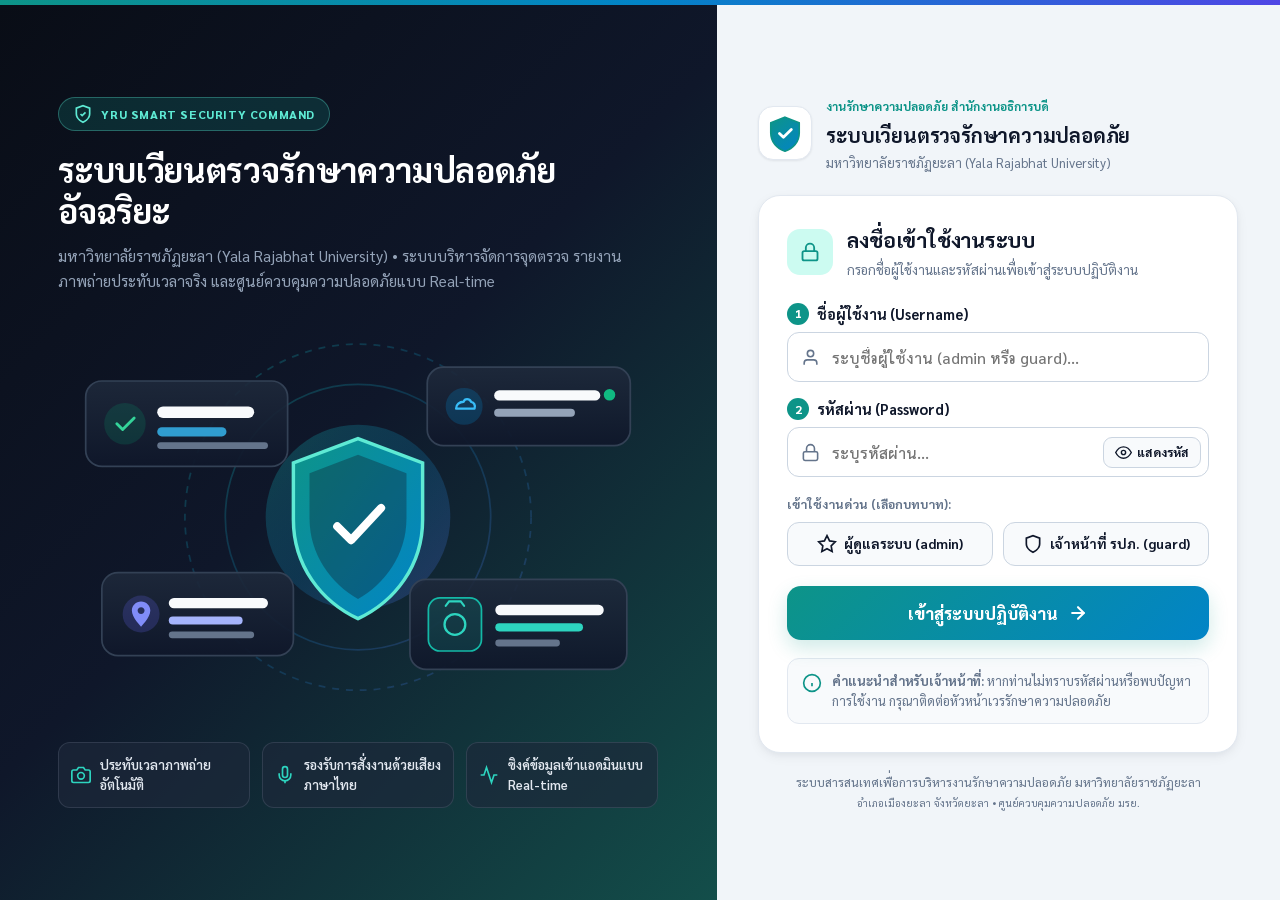
==== index.html @ bda43786 "feat(admin): เพิ่มระบบลบข้อมูลสำหรับแอดมิน (ลบรายการเดี่ยว, เลือกลบหลายรายการ, ล้างประวัติทั้งหมด แล" ====
<!DOCTYPE html>
<html lang="th" data-theme="light">
<head>
  <meta charset="UTF-8">
  <meta name="viewport" content="width=device-width, initial-scale=1.0, maximum-scale=1.0, user-scalable=no, viewport-fit=cover">
  <title>ระบบเวียนตรวจรักษาความปลอดภัย - มหาวิทยาลัยราชภัฏยะลา</title>
  
  <!-- Fonts: Sarabun & Plus Jakarta Sans -->
  <link rel="preconnect" href="https://fonts.googleapis.com">
  <link rel="preconnect" href="https://fonts.gstatic.com" crossorigin>
  <link rel="stylesheet" href="https://fonts.googleapis.com/css2?family=Plus+Jakarta+Sans:wght@500;600;700;800&family=Sarabun:ital,wght@0,300;0,400;0,500;0,600;0,700;0,800;1,400;1,600&display=swap">
  
  <!-- CSS -->
  <link rel="stylesheet" href="css/style.css?v=6.1">
  <!-- Auth Guard: บังคับให้เข้าสู่หน้า login.html ทุกครั้งที่มีการเปิดเข้าดูเว็บ -->
  <script>
    window.appLogout = function () {
      try {
        sessionStorage.clear();
        localStorage.removeItem('yru_sp_session');
      } catch (e) {}
      window.location.replace('login.html');
    };

    (function () {
      try {
        var savedTheme = localStorage.getItem('yru_sp_theme_v2') || localStorage.getItem('yru_sp_theme') || 'light';
        document.documentElement.setAttribute('data-theme', savedTheme);
        
        var session = sessionStorage.getItem('yru_sp_session');
        if (!session) {
          localStorage.removeItem('yru_sp_session');
          window.location.replace('login.html');
        }
      } catch (e) {
        window.location.replace('login.html');
      }
    })();
  </script>
</head>
<body class="wide">
  <!-- แถบสีประจำมหาวิทยาลัยด้านบนสุด -->
  <div class="uni-top-ribbon"></div>

  <!-- แถบส่วนหัวของเว็บไซต์แบบ Full-Wide (Official University Command Header Bar) -->
  <header class="bar" id="appHeader">
    <div class="bar-in">
      <!-- โลโก้และชื่อระบบพร้อม Vector Shield Emblem -->
      <div class="brand">
        <div class="brand-icon" aria-hidden="true">
          <svg viewBox="0 0 40 40" fill="none" class="brand-emblem-svg">
            <defs>
              <linearGradient id="hdrShieldGrad" x1="0" y1="0" x2="40" y2="40" gradientUnits="userSpaceOnUse">
                <stop stop-color="#0D9488"/>
                <stop offset="1" stop-color="#0284C7"/>
              </linearGradient>
            </defs>
            <path d="M20 3L35 9V20C35 29.8 28.5 36.8 20 39.5C11.5 36.8 5 29.8 5 20V9L20 3Z" fill="url(#hdrShieldGrad)"/>
            <path d="M20 7.5L31 12V19.8C31 27.2 26.2 32.6 20 34.8C13.8 32.6 9 27.2 9 19.8V12L20 7.5Z" fill="#0F172A" fill-opacity="0.28"/>
            <path d="M14.5 20.5L18.2 24.2L26 16.4" stroke="#FFFFFF" stroke-width="3" stroke-linecap="round" stroke-linejoin="round"/>
          </svg>
        </div>
        <div class="brand-text">
          <span class="brand-dept">งานรักษาความปลอดภัย กองกลาง</span>
          <h1>ระบบเวียนตรวจ รปภ. มรย.</h1>
          <small>มหาวิทยาลัยราชภัฏยะลา (Yala Rajabhat University)</small>
        </div>
      </div>

      <!-- ส่วนแสดงเวลา ปุ่มสลับมุมมอง และปุ่มออกจากระบบ -->
      <div class="header-right">
        <!-- นาฬิกาและวันที่ปัจจุบัน (เดินตามเวลาจริงพร้อมวินาที) -->
        <div class="clock-box" id="appClock" title="เวลาและวันที่ปัจจุบัน">
          <div class="clock-svg-wrap" aria-hidden="true">
            <svg class="svg-icon" viewBox="0 0 24 24" fill="none" stroke="currentColor" stroke-width="2">
              <circle cx="12" cy="12" r="10"/>
              <polyline points="12 6 12 12 16 14"/>
            </svg>
          </div>
          <div class="clock-meta">
            <span class="clock-label">เวลาปัจจุบัน</span>
            <span id="clockTime" class="clock-time">--:--:-- น.</span>
            <small id="clockDate" class="clock-date">วันที่</small>
          </div>
        </div>
        <script>
          (function () {
            var thaiMonths = ['ม.ค.','ก.พ.','มี.ค.','เม.ย.','พ.ค.','มิ.ย.','ก.ค.','ส.ค.','ก.ย.','ต.ค.','พ.ย.','ธ.ค.'];
            var tEl = document.getElementById('clockTime');
            var dEl = document.getElementById('clockDate');
            function updateHeaderClock() {
              var now = new Date();
              var h = String(now.getHours()).padStart(2, '0');
              var m = String(now.getMinutes()).padStart(2, '0');
              var s = String(now.getSeconds()).padStart(2, '0');
              if (tEl) tEl.textContent = h + ':' + m + ':' + s + ' น.';
              var d = now.getDate();
              var mon = thaiMonths[now.getMonth()];
              var y = (now.getFullYear() + 543) % 100;
              if (dEl) dEl.textContent = d + ' ' + mon + ' ' + y;
            }
            updateHeaderClock();
            setInterval(updateHeaderClock, 1000);
            window.__securityPatrolClockStarted = true;
          })();
        </script>

        <!-- ปุ่มสลับมุมมองระหว่าง รปภ. กับ แอดมิน -->
        <button type="button" class="btn-switch-view" id="quickSwitchViewBtn" title="สลับมุมมองระหว่าง รปภ. กับ แอดมิน">
          <svg class="svg-icon" viewBox="0 0 24 24" fill="none" stroke="currentColor" stroke-width="2">
            <rect x="3" y="3" width="7" height="7" rx="1"/>
            <rect x="14" y="3" width="7" height="7" rx="1"/>
            <rect x="14" y="14" width="7" height="7" rx="1"/>
            <rect x="3" y="14" width="7" height="7" rx="1"/>
          </svg>
          <span>สลับดูหน้าแอดมิน</span>
        </button>

        <!-- ปุ่มออกจากระบบ -->
        <div class="user-pill" id="userPill">
          <button type="button" class="btn-logout-main" id="logoutBtn" onclick="window.appLogout()" title="กดเพื่อออกจากระบบ">
            <svg class="svg-icon" viewBox="0 0 24 24" fill="none" stroke="currentColor" stroke-width="2">
              <path d="M9 21H5a2 2 0 0 1-2-2V5a2 2 0 0 1 2-2h4"/>
              <polyline points="16 17 21 12 16 7"/>
              <line x1="21" y1="12" x2="9" y2="12"/>
            </svg>
            <span>ออกจากระบบ</span>
          </button>
        </div>

        <!-- ปุ่มสลับโหมดสีสบายตา / กลางคืน -->
        <button type="button" class="theme-toggle" id="themeToggle" title="สลับโหมดสีหน้าจอ">
          <svg class="svg-icon" viewBox="0 0 24 24" fill="none" stroke="currentColor" stroke-width="2">
            <path d="M21 12.79A9 9 0 1 1 11.21 3 7 7 0 0 0 21 12.79z"/>
          </svg>
        </button>
      </div>
    </div>

    <!-- ซ่อนไว้อัตโนมัติเนื่องจากแยกหน้าตามสิทธิ์ชัดเจน -->
    <div class="wrap" id="navTabsWrap" style="display: none;">
      <nav class="tabs">
        <button type="button" id="tabGuard" aria-selected="true" data-tab="guard">สำหรับ รปภ.</button>
        <button type="button" id="tabSupervisor" aria-selected="false" data-tab="supervisor">สำหรับหัวหน้าเวร</button>
      </nav>
    </div>
  </header>

  <!-- เนื้อหาหลักของระบบ (Full-Wide Responsive Container) -->
  <div class="wrap" id="appContent">
    <main>
      <!-- =========================================================
           ส่วนที่ 1: หน้าสำหรับเจ้าหน้าที่ รปภ. (ระบบบันทึกเวียนตรวจ)
           รองรับทั้งจอมือถือ และจอคอมพิวเตอร์/แท็บเล็ตแบบ Full-Wide 2 คอลัมน์
           ========================================================= -->
      <section id="panelGuard" class="tab-panel">
        <div class="guard-bento-layout">

          <!-- พื้นที่ 1: แบนเนอร์หัวข้อระบบเวียนตรวจพร้อม Vector Illustration -->
          <div class="role-welcome-banner guard-banner-modern guard-area-hero">
            <div class="banner-icon-modern" aria-hidden="true">
              <svg viewBox="0 0 64 64" fill="none" class="hero-illust-svg">
                <circle cx="32" cy="32" r="28" fill="#FFFFFF" fill-opacity="0.12" stroke="#FFFFFF" stroke-opacity="0.25" stroke-width="1.5" stroke-dasharray="4 4"/>
                <path d="M32 10L50 17V31C50 43.8 42.3 52.8 32 56C21.7 52.8 14 43.8 14 31V17L32 10Z" fill="#14B8A6" fill-opacity="0.28" stroke="#5EEAD4" stroke-width="2.5"/>
                <path d="M24 32.5L29.5 38L41 26.5" stroke="#FFFFFF" stroke-width="4" stroke-linecap="round" stroke-linejoin="round"/>
              </svg>
            </div>
            <div class="banner-info">
              <div class="banner-top-tag">
                <span class="live-dot"></span>
                <span>SMART PATROL RECORDING SYSTEM • YRU</span>
              </div>
              <h2>บันทึกการเวียนตรวจรักษาความปลอดภัย</h2>
              <p>เลือกผลัดเวร ระบุอาคารสถานที่ แนบภาพถ่ายพร้อมประทับเวลาอัตโนมัติ และส่งรายงานเข้าศูนย์ควบคุมทันที</p>
            </div>
            <!-- ภาพประกอบกราฟิกด้านขวาของแบนเนอร์ -->
            <div class="banner-graphic-decor" aria-hidden="true">
              <svg viewBox="0 0 180 110" fill="none">
                <circle cx="130" cy="55" r="46" stroke="#5EEAD4" stroke-opacity="0.22" stroke-width="1.5"/>
                <circle cx="130" cy="55" r="30" stroke="#38BDF8" stroke-opacity="0.3" stroke-width="1.5" stroke-dasharray="4 4"/>
                <rect x="18" y="24" width="90" height="62" rx="12" fill="#0F172A" fill-opacity="0.35" stroke="#5EEAD4" stroke-opacity="0.4" stroke-width="1.5"/>
                <circle cx="44" cy="48" r="10" fill="#14B8A6" fill-opacity="0.35"/>
                <path d="M40 48L43 51L49 45" stroke="#5EEAD4" stroke-width="2" stroke-linecap="round"/>
                <rect x="60" y="42" width="36" height="6" rx="3" fill="#FFFFFF" fill-opacity="0.8"/>
                <rect x="60" y="53" width="24" height="5" rx="2.5" fill="#5EEAD4" fill-opacity="0.7"/>
                <rect x="34" y="68" width="60" height="5" rx="2.5" fill="#94A3B8" fill-opacity="0.45"/>
              </svg>
            </div>
          </div>

          <!-- พื้นที่ 2: กล่องแจ้งเหตุฉุกเฉินด่วน (SOS Emergency Beacon Card) -->
          <div class="sos-banner-card guard-area-sos">
            <div class="sos-banner-info">
              <div class="sos-badge-pill">
                <svg class="svg-icon-sm" viewBox="0 0 24 24" fill="none" stroke="currentColor" stroke-width="2.5">
                  <path d="M10.29 3.86L1.82 18a2 2 0 0 0 1.71 3h16.94a2 2 0 0 0 1.71-3L13.71 3.86a2 2 0 0 0-3.42 0z"/>
                  <line x1="12" y1="9" x2="12" y2="13"/>
                  <line x1="12" y1="17" x2="12.01" y2="17"/>
                </svg>
                <span>เหตุฉุกเฉินเร่งด่วน (SOS BEACON)</span>
              </div>
              <h3>พบเหตุร้าย หรือต้องการกำลังเสริมด่วน?</h3>
              <p>พบบุคคลต้องสงสัย อัคคีภัย การบุกรุก หรืออุบัติเหตุร้ายแรง กดปุ่มส่งสัญญาณแจ้งเตือนหัวหน้าเวรทันที</p>
            </div>
            <button type="button" class="btn-sos-modern" id="sosPatrolBtn">
              <span class="sos-glow-circle"></span>
              <span class="sos-main-icon" aria-hidden="true">
                <svg class="svg-icon-lg" viewBox="0 0 24 24" fill="none" stroke="currentColor" stroke-width="2.2">
                  <path d="M12 2v4M4.93 4.93l2.83 2.83M2 12h4M18 12h4M16.24 7.76l2.83-2.83"/>
                  <path d="M7 18v-5a5 5 0 0 1 10 0v5"/>
                  <rect x="5" y="18" width="14" height="3" rx="1.5"/>
                </svg>
              </span>
              <span class="sos-btn-label">แจ้งเหตุฉุกเฉิน (SOS)</span>
            </button>
          </div>

          <!-- พื้นที่ 3: การ์ดแบบฟอร์มหลัก (Patrol Recording Form Card) -->
          <div class="card patrol-card-form guard-area-form">

            <!-- หมวดที่ 1: ข้อมูลกะและเจ้าหน้าที่ -->
            <div class="form-section-block">
              <div class="form-section-header">
                <span class="step-num-badge">1</span>
                <div>
                  <h3>กะเวลาและเจ้าหน้าที่ รปภ. ผู้ตรวจ</h3>
                  <p>เลือกผลัดเวรที่กำลังปฏิบัติหน้าที่ และตรวจสอบรายชื่อผู้เดินตรวจ</p>
                </div>
              </div>

              <!-- 1.1 ผลัดเวร (กะการทำงาน) พร้อมไอคอน SVG -->
              <div class="field-container shift-field-centered">
                <div class="shift-header-centered">
                  <div class="shift-title-pill">
                    <svg class="svg-icon" viewBox="0 0 24 24" fill="none" stroke="currentColor" stroke-width="2">
                      <circle cx="12" cy="12" r="10"/>
                      <polyline points="12 6 12 12 16 14"/>
                    </svg>
                    <span class="shift-title-text">ผลัดเวร (กะการทำงาน)</span>
                  </div>
                  <p class="shift-hint-text">แตะเลือกผลัดเวรที่ท่านกำลังปฏิบัติหน้าที่</p>
                </div>

                <div class="seg-shifts-modern" id="shiftPatrolSeg">
                  <button type="button" class="shift-btn shift-morning" aria-pressed="true" data-shift="morning" data-val="เช้า">
                    <span class="shift-badge-check">
                      <svg class="svg-icon-xs" viewBox="0 0 24 24" fill="none" stroke="currentColor" stroke-width="3">
                        <polyline points="20 6 9 17 4 12"/>
                      </svg>
                      กำลังเลือก
                    </span>
                    <div class="shift-icon-circle">
                      <svg class="shift-svg-icon" viewBox="0 0 24 24" fill="none" stroke="currentColor" stroke-width="2">
                        <circle cx="12" cy="12" r="5"/>
                        <line x1="12" y1="1" x2="12" y2="3"/>
                        <line x1="12" y1="21" x2="12" y2="23"/>
                        <line x1="4.22" y1="4.22" x2="5.64" y2="5.64"/>
                        <line x1="18.36" y1="18.36" x2="19.78" y2="19.78"/>
                        <line x1="1" y1="12" x2="3" y2="12"/>
                        <line x1="21" y1="12" x2="23" y2="12"/>
                        <line x1="4.22" y1="19.78" x2="5.64" y2="18.36"/>
                        <line x1="18.36" y1="5.64" x2="19.78" y2="4.22"/>
                      </svg>
                    </div>
                    <b class="shift-name-title">กะเช้า</b>
                    <span class="shift-time-badge">06:00 - 14:00 น.</span>
                  </button>

                  <button type="button" class="shift-btn shift-afternoon" aria-pressed="false" data-shift="afternoon" data-val="บ่าย">
                    <span class="shift-badge-check">
                      <svg class="svg-icon-xs" viewBox="0 0 24 24" fill="none" stroke="currentColor" stroke-width="3">
                        <polyline points="20 6 9 17 4 12"/>
                      </svg>
                      กำลังเลือก
                    </span>
                    <div class="shift-icon-circle">
                      <svg class="shift-svg-icon" viewBox="0 0 24 24" fill="none" stroke="currentColor" stroke-width="2">
                        <path d="M12 2v2"/>
                        <path d="m4.93 4.93 1.41 1.41"/>
                        <path d="M20 12h2"/>
                        <path d="m19.07 4.93-1.41 1.41"/>
                        <path d="M15.947 12.65a4 4 0 0 0-5.925-4.128"/>
                        <path d="M13 22H7a5 5 0 1 1 4.9-6H13a3 3 0 0 1 0 6Z"/>
                      </svg>
                    </div>
                    <b class="shift-name-title">กะบ่าย</b>
                    <span class="shift-time-badge">14:00 - 22:00 น.</span>
                  </button>

                  <button type="button" class="shift-btn shift-night" aria-pressed="false" data-shift="night" data-val="ดึก">
                    <span class="shift-badge-check">
                      <svg class="svg-icon-xs" viewBox="0 0 24 24" fill="none" stroke="currentColor" stroke-width="3">
                        <polyline points="20 6 9 17 4 12"/>
                      </svg>
                      กำลังเลือก
                    </span>
                    <div class="shift-icon-circle">
                      <svg class="shift-svg-icon" viewBox="0 0 24 24" fill="none" stroke="currentColor" stroke-width="2">
                        <path d="M21 12.79A9 9 0 1 1 11.21 3 7 7 0 0 0 21 12.79z"/>
                      </svg>
                    </div>
                    <b class="shift-name-title">กะดึก</b>
                    <span class="shift-time-badge">22:00 - 06:00 น.</span>
                  </button>
                </div>
              </div>

              <!-- 1.2 รายชื่อ รปภ. -->
              <div class="field-container" style="margin-top: 18px;">
                <label class="lbl-modern" for="guardPatrolSelect">
                  <svg class="svg-icon-sm label-svg" viewBox="0 0 24 24" fill="none" stroke="currentColor" stroke-width="2">
                    <path d="M20 21v-2a4 4 0 0 0-4-4H8a4 4 0 0 0-4 4v2"/>
                    <circle cx="12" cy="7" r="4"/>
                  </svg>
                  <span>ชื่อเจ้าหน้าที่ รปภ. ผู้เดินตรวจ:</span>
                </label>
                <div class="input-select-wrapper">
                  <select id="guardPatrolSelect" class="select-modern">
                    <option value="" disabled selected>-- แตะเพื่อเลือกรายชื่อเจ้าหน้าที่ --</option>
                    <option value="1 นายรอแม กามา">1. นายรอแม กามา</option>
                    <option value="2 นายศิลปชัย ขุนทรัพย์">2. นายศิลปชัย ขุนทรัพย์</option>
                    <option value="3 นายสุไลมาน สารี">3. นายสุไลมาน สารี</option>
                    <option value="4 นายกิตติวัฒน์ สระบัว">4. นายกิตติวัฒน์ สระบัว</option>
                    <option value="5 นายปิยศักดิ์ ศักดิ์สองเมือง">5. นายปิยศักดิ์ ศักดิ์สองเมือง</option>
                    <option value="6 นายสุกรี เจ๊ะมิง">6. นายสุกรี เจ๊ะมิง</option>
                    <option value="7 นายซุลกิฟลี วาแฉะ">7. นายซุลกิฟลี วาแฉะ</option>
                    <option value="8 นางภัณฑิรา วุฒิพงศ์">8. นางภัณฑิรา วุฒิพงศ์</option>
                    <option value="9 นายนาวาวี เซะ">9. นายนาวาวี เซะ</option>
                  </select>
                </div>
              </div>
            </div>

            <div class="form-divider"></div>

            <!-- หมวดที่ 2: สถานที่ / อาคาร -->
            <div class="form-section-block">
              <div class="form-section-header">
                <span class="step-num-badge">2</span>
                <div style="flex: 1;">
                  <div style="display:flex; justify-content:space-between; align-items:center; flex-wrap:wrap; gap:8px;">
                    <h3>สถานที่ / อาคารจุดตรวจ</h3>
                    <button type="button" class="btn-toggle-custom" id="toggleCustomLocBtn">
                      <svg class="svg-icon-sm" viewBox="0 0 24 24" fill="none" stroke="currentColor" stroke-width="2">
                        <path d="M12 20h9"/>
                        <path d="M16.5 3.5a2.121 2.121 0 0 1 3 3L7 19l-4 1 1-4L16.5 3.5z"/>
                      </svg>
                      <span>พิมพ์ระบุเอง</span>
                    </button>
                  </div>
                  <p>เลือกอาคารภายในมหาวิทยาลัยราชภัฏยะลา หรือกดพิมพ์ระบุเองหากอยู่นอกจุดตรวจ</p>
                </div>
              </div>

              <div class="field-container">
                <select id="locPatrolSelect" class="select-modern">
                  <option value="" disabled selected>-- แตะเพื่อเลือกจุดตรวจ (26 อาคารสถานที่) --</option>
                  <optgroup label="อาคารเรียน สำนักงาน และคณะ">
                    <option value="อาคารเรียน 1">อาคารเรียน 1</option>
                    <option value="อาคาร 2 ศูนย์ศิลปวัฒนธรรม">อาคาร 2 ศูนย์ศิลปวัฒนธรรม</option>
                    <option value="อาคารเรียน 3 วิทยาศาสตร์ฮาลาล">อาคารเรียน 3 วิทยาศาสตร์ฮาลาล</option>
                    <option value="อาคารเรียน 4 สถาบันวิจัยและพัฒนาชายแดนใต้">อาคารเรียน 4 สถาบันวิจัยและพัฒนาชายแดนใต้</option>
                    <option value="อาคารเรียน 5 คณะวิทยาศาสตร์เทคโนโลยีและการเกษตร">อาคารเรียน 5 คณะวิทยาศาสตร์เทคโนโลยีและการเกษตร</option>
                    <option value="อาคารเรียน 6 สาขาวิชาคอมพิวเตอร์">อาคารเรียน 6 สาขาวิชาคอมพิวเตอร์</option>
                    <option value="อาคาร 7 ศูนย์บรรณสารสนเทศ">อาคาร 7 ศูนย์บรรณสารสนเทศ (หอสมุดกลาง)</option>
                    <option value="อาคาร 8 ยะลาพาเลส @INN YRU">อาคาร 8 ยะลาพาเลส @INN YRU</option>
                    <option value="อาคาร 9 ศูนย์วิทยาศาสตร์และวิทยาศาสตร์ประยุกต์">อาคาร 9 ศูนย์วิทยาศาสตร์และวิทยาศาสตร์ประยุกต์</option>
                    <option value="อาคาร 10A-10B สาขาวิชาศิลปะ">อาคาร 10A-10B สาขาวิชาศิลปะ</option>
                    <option value="อาคารเรียน 15 สาขาวิชาเกษตรศาสตร์ฯ">อาคารเรียน 15 สาขาวิชาเกษตรศาสตร์ฯ</option>
                    <option value="อาคารเรียน 16 สาขาวิชาวิทยาศาสตร์และเทคโนโลยีการอาหาร">อาคารเรียน 16 สาขาวิชาวิทยาศาสตร์และเทคโนโลยีการอาหาร</option>
                    <option value="อาคารเรียน 18">อาคารเรียน 18</option>
                    <option value="อาคารเรียน 20 อาคารเฉลิมพระเกียรติ 50 พรรษาฯ">อาคารเรียน 20 อาคารเฉลิมพระเกียรติ 50 พรรษาฯ</option>
                    <option value="อาคาร 21 หอประชุมเฉลิมพระเกียรติ 80 พรรษาฯ">อาคาร 21 หอประชุมเฉลิมพระเกียรติ 80 พรรษาฯ</option>
                    <option value="อาคาร 23 คณะวิทยาการจัดการ">อาคาร 23 คณะวิทยาการจัดการ</option>
                    <option value="อาคาร 24 อาคารสังคมศาสตร์">อาคาร 24 อาคารสังคมศาสตร์</option>
                    <option value="อาคาร 25 อาคารเทคโนโลยีสารสนเทศ">อาคาร 25 อาคารเทคโนโลยีสารสนเทศ</option>
                  </optgroup>
                  <optgroup label="ศูนย์อาหาร กิจกรรม และบริการ">
                    <option value="อาคาร 22 อาคารกิจกรรมนักศึกษา (Student Union)">อาคาร 22 อาคารกิจกรรมนักศึกษา (Student Union)</option>
                    <option value="อาคาร 31 ศูนย์แสดงและจำหน่ายผลิตภัณฑ์ฯ YRU FreshMart">อาคาร 31 ศูนย์แสดงและจำหน่ายผลิตภัณฑ์ฯ YRU FreshMart</option>
                    <option value="อาคาร 32 อาคารห้องปฏิบัติการอาหารและโภชนาการ">อาคาร 32 อาคารห้องปฏิบัติการอาหารและโภชนาการ</option>
                    <option value="อาคาร 33 อาคารละหมาด">อาคาร 33 อาคารละหมาด</option>
                    <option value="อาคาร 34 ศูนย์อาหาร มรย.">อาคาร 34 ศูนย์อาหาร มรย.</option>
                    <option value="อาคาร 35 ห้องฉายภาพยนต์">อาคาร 35 ห้องฉายภาพยนต์</option>
                    <option value="หอประชุมเล็ก + อาคารประกอบ">หอประชุมเล็ก + อาคารประกอบ</option>
                  </optgroup>
                  <optgroup label="อาคารสนับสนุนและงานสถานที่">
                    <option value="อาคาร 17 อาคารพัสดุกลางและงานอาคารสถานที่">อาคาร 17 อาคารพัสดุกลางและงานอาคารสถานที่</option>
                  </optgroup>
                </select>

                <div class="custom-loc-box" id="customLocWrap" style="display:none; margin-top: 10px;">
                  <input type="text" id="customLocPatrolInput" class="input-modern" placeholder="พิมพ์ระบุชื่อสถานที่นอกจุดตรวจ เช่น ลานจอดรถหลังอาคาร 5...">
                </div>
              </div>
            </div>

            <div class="form-divider"></div>

            <!-- หมวดที่ 3: ภาพถ่ายและบันทึกเหตุการณ์ -->
            <div class="form-section-block">
              <div class="form-section-header">
                <span class="step-num-badge">3</span>
                <div>
                  <h3>หลักฐานภาพถ่ายและบันทึกเหตุการณ์</h3>
                  <p>แนบภาพถ่ายหน้างานพร้อมประทับเวลาอัตโนมัติ และระบุรายละเอียดการเดินตรวจ</p>
                </div>
              </div>

              <!-- 3.1 ถ่ายภาพพร้อม Vector Camera Viewfinder Illustration -->
              <div class="field-container">
                <div class="photo-header-row">
                  <label class="lbl-modern" style="margin-bottom:0;">
                    <svg class="svg-icon-sm label-svg" viewBox="0 0 24 24" fill="none" stroke="currentColor" stroke-width="2">
                      <path d="M23 19a2 2 0 0 1-2 2H3a2 2 0 0 1-2-2V8a2 2 0 0 1 2-2h4l2-3h6l2 3h4a2 2 0 0 1 2 2z"/>
                      <circle cx="12" cy="13" r="4"/>
                    </svg>
                    <span>ภาพถ่ายขณะปฏิบัติหน้าที่ (บังคับอย่างน้อย 2 รูปขึ้นไป):</span>
                  </label>
                  <span class="photo-req-badge photo-req-warn" id="photoCountBadge">ยังไม่ได้ถ่ายรูป (0/2 รูป)</span>
                </div>
                
                <!-- กล้องถ่ายภาพหน้างาน -->
                <input type="file" accept="image/jpeg,image/png,image/*" capture="environment" id="camPatrolInput" class="visually-hidden-file-input">
                
                <label for="camPatrolInput" class="photo-dropzone-btn" id="triggerCamBtn">
                  <div class="photo-dropzone-icon" aria-hidden="true">
                    <!-- Custom Vector Camera & Timestamp Illustration -->
                    <svg viewBox="0 0 56 56" fill="none" class="cam-vector-svg">
                      <rect x="4" y="4" width="48" height="48" rx="14" fill="currentColor" fill-opacity="0.1"/>
                      <path d="M18 21H21L23 18H33L35 21H38C39.6569 21 41 22.3431 41 24V36C41 37.6569 39.6569 39 38 39H18C16.3431 39 15 37.6569 15 36V24C15 22.3431 16.3431 21 18 21Z" stroke="currentColor" stroke-width="2.4" stroke-linejoin="round"/>
                      <circle cx="28" cy="30" r="5" stroke="currentColor" stroke-width="2.4"/>
                      <path d="M12 16V12H16M40 12H44V16M12 40V44H16M40 44H44V40" stroke="currentColor" stroke-width="1.8" stroke-linecap="round"/>
                    </svg>
                  </div>
                  <div class="photo-dropzone-text">
                    <b id="camBtnMainText">แตะที่นี่เพื่อเปิดกล้องถ่ายภาพหน้างาน</b>
                    <small id="camBtnSubText">ถ่ายเสร็จจะดึงรูปเข้ามาใส่ทันทีพร้อมประทับเวลาอัตโนมัติ (บังคับถ่าย 2 รูปขึ้นไป)</small>
                  </div>
                </label>

                <!-- ช่องแสดงรูปภาพที่ถ่ายแล้ว ดึงเข้ามาแสดงทันทีทีละรูป -->
                <div class="thumbs-modern" id="thumbPatrolContainer"></div>
              </div>

              <!-- 3.2 ข้อความบันทึกเหตุการณ์ & ไมค์ -->
              <div class="field-container" style="margin-top: 22px;">
                <div class="sec-head">
                  <label class="lbl-modern" style="margin-bottom:0;" for="notePatrolInput">
                    <svg class="svg-icon-sm label-svg" viewBox="0 0 24 24" fill="none" stroke="currentColor" stroke-width="2">
                      <path d="M14 2H6a2 2 0 0 0-2 2v16a2 2 0 0 0 2 2h12a2 2 0 0 0 2-2V8z"/>
                      <polyline points="14 2 14 8 20 8"/>
                      <line x1="16" y1="13" x2="8" y2="13"/>
                      <line x1="16" y1="17" x2="8" y2="17"/>
                    </svg>
                    <span>บันทึกเหตุการณ์ / รายละเอียด:</span>
                  </label>
                  <span class="mic-hint-badge">
                    <svg class="svg-icon-xs" viewBox="0 0 24 24" fill="none" stroke="currentColor" stroke-width="2.2">
                      <path d="M12 2a3 3 0 0 0-3 3v7a3 3 0 0 0 6 0V5a3 3 0 0 0-3-3Z"/>
                      <path d="M19 10v2a7 7 0 0 1-14 0v-2"/>
                    </svg>
                    <span>รองรับพิมพ์ด้วยเสียง</span>
                  </span>
                </div>

                <!-- Quick note chips with SVG icons -->
                <div class="quick-chips-bar">
                  <span class="quick-chips-lbl">
                    <svg class="svg-icon-xs" viewBox="0 0 24 24" fill="none" stroke="currentColor" stroke-width="2.5">
                      <polygon points="13 2 3 14 12 14 11 22 21 10 12 10 13 2"/>
                    </svg>
                    <span>ข้อความด่วน:</span>
                  </span>
                  <div class="quick-chips-list">
                    <button type="button" class="chip-quick-note" data-text="เหตุการณ์ปกติ เรียบร้อยดี">
                      <svg class="svg-icon-xs" viewBox="0 0 24 24" fill="none" stroke="currentColor" stroke-width="2.5"><polyline points="20 6 9 17 4 12"/></svg>
                      <span>ปกติ เรียบร้อย</span>
                    </button>
                    <button type="button" class="chip-quick-note" data-text="ตรวจล็อกประตูหน้าต่างเรียบร้อย">
                      <svg class="svg-icon-xs" viewBox="0 0 24 24" fill="none" stroke="currentColor" stroke-width="2.2"><rect x="3" y="11" width="18" height="11" rx="2"/><path d="M7 11V7a5 5 0 0 1 10 0v4"/></svg>
                      <span>ตรวจล็อกแล้ว</span>
                    </button>
                    <button type="button" class="chip-quick-note" data-text="พบหลอดไฟทางเดินดับ">
                      <svg class="svg-icon-xs" viewBox="0 0 24 24" fill="none" stroke="currentColor" stroke-width="2.2"><path d="M9 18h6"/><path d="M10 22h4"/><path d="M15.09 14c.18-.98.65-1.74 1.41-2.5A4.65 4.65 0 0 0 18 8 6 6 0 0 0 6 8c0 1 .23 2.23 1.5 3.5A4.61 4.61 0 0 1 8.91 14"/></svg>
                      <span>ไฟทางเดินดับ</span>
                    </button>
                    <button type="button" class="chip-quick-note" data-text="พบประตูเปิดทิ้งไว้ ไม่ได้ล็อก">
                      <svg class="svg-icon-xs" viewBox="0 0 24 24" fill="none" stroke="currentColor" stroke-width="2.2"><path d="M13 4h3a2 2 0 0 1 2 2v14"/><path d="M2 20h3"/><path d="M13 20h9"/><path d="M10 12v.01"/><path d="M13 4.562v16.157a1 1 0 0 1-1.242.97L5 20V5.562a2 2 0 0 1 1.515-1.94l4-1A2 2 0 0 1 13 4.561Z"/></svg>
                      <span>ประตูเปิดทิ้งไว้</span>
                    </button>
                    <button type="button" class="chip-quick-note" data-text="พบบุคคลภายนอกน่าสงสัย">
                      <svg class="svg-icon-xs" viewBox="0 0 24 24" fill="none" stroke="currentColor" stroke-width="2.2"><circle cx="12" cy="8" r="5"/><path d="M20 21a8 8 0 1 0-16 0"/></svg>
                      <span>พบบุคคลน่าสงสัย</span>
                    </button>
                    <button type="button" class="chip-quick-note" data-text="อุปกรณ์ดับเพลิงอยู่ในสภาพพร้อมใช้">
                      <svg class="svg-icon-xs" viewBox="0 0 24 24" fill="none" stroke="currentColor" stroke-width="2.2"><path d="M12 22s8-4 8-10V5l-8-3-8 3v7c0 6 8 10 8 10z"/></svg>
                      <span>ถังดับเพลิงพร้อมใช้</span>
                    </button>
                  </div>
                </div>

                <div class="note-wrap-modern">
                  <!-- Listening status bar -->
                  <div id="micListeningBar" class="mic-listening-bar" style="display: none;">
                    <div class="mic-live-indicator">
                      <span class="mic-pulse-dot"></span>
                      <span class="mic-live-label">กำลังฟังเสียงพูดภาษาไทย...</span>
                    </div>
                    <div class="sound-wave-anim">
                      <span></span><span></span><span></span><span></span><span></span>
                    </div>
                    <button type="button" class="btn-stop-listening" id="stopListeningBtn">เสร็จสิ้น</button>
                  </div>

                  <textarea id="notePatrolInput" class="textarea-modern" placeholder="แตะที่นี่เพื่อพิมพ์รายละเอียด หรือกดปุ่มไมโครโฟนด้านล่างขวาเพื่อสั่งงานด้วยเสียงภาษาไทย..."></textarea>
                  <button type="button" class="mic-modern" id="micPatrolBtn" title="กดเพื่อเริ่มพูดภาษาไทย">
                    <span class="mic-icon" aria-hidden="true">
                      <svg class="svg-icon" viewBox="0 0 24 24" fill="none" stroke="currentColor" stroke-width="2.2">
                        <path d="M12 2a3 3 0 0 0-3 3v7a3 3 0 0 0 6 0V5a3 3 0 0 0-3-3Z"/>
                        <path d="M19 10v2a7 7 0 0 1-14 0v-2"/>
                        <line x1="12" y1="19" x2="12" y2="22"/>
                      </svg>
                    </span>
                  </button>
                </div>
              </div>

              <!-- 3.3 Checkbox พื้นที่เสี่ยง -->
              <label class="risk-card-modern" for="riskPatrolChk">
                <input type="checkbox" id="riskPatrolChk">
                <div class="risk-card-content">
                  <div class="risk-title-row">
                    <span class="risk-icon-shield" aria-hidden="true">
                      <svg class="svg-icon" viewBox="0 0 24 24" fill="none" stroke="currentColor" stroke-width="2.2">
                        <path d="M10.29 3.86L1.82 18a2 2 0 0 0 1.71 3h16.94a2 2 0 0 0 1.71-3L13.71 3.86a2 2 0 0 0-3.42 0z"/>
                        <line x1="12" y1="9" x2="12" y2="13"/>
                        <line x1="12" y1="17" x2="12.01" y2="17"/>
                      </svg>
                    </span>
                    <b>ทำเครื่องหมายหากเป็น "พื้นที่เสี่ยง / ควรเฝ้าระวังพิเศษ"</b>
                  </div>
                  <p>รายงานนี้จะถูกติดป้ายสถานะสีอำพัน เพื่อให้หัวหน้าเวรและผู้บริหารตรวจสอบเป็นพิเศษ</p>
                </div>
              </label>

            </div>

            <!-- ปุ่มบันทึกข้อมูลหลัก -->
            <div class="form-submit-row">
              <button type="button" class="btn-submit-patrol" id="submitPatrolBtn">
                <span class="submit-icon" aria-hidden="true">
                  <svg class="svg-icon-lg" viewBox="0 0 24 24" fill="none" stroke="currentColor" stroke-width="2.2">
                    <path d="M19 21H5a2 2 0 0 1-2-2V5a2 2 0 0 1 2-2h11l5 5v11a2 2 0 0 1-2 2z"/>
                    <polyline points="17 21 17 13 7 13 7 21"/>
                    <polyline points="7 3 7 8 15 8"/>
                  </svg>
                </span>
                <span class="submit-text">บันทึกข้อมูลเข้าสู่ระบบ</span>
              </button>
            </div>

          </div>

          <!-- พื้นที่ 4: รายการประวัติการเวียนตรวจล่าสุดของผลัดนี้ -->
          <div class="card recent-logs-container guard-area-logs">
            <div class="recent-logs-header">
              <div class="recent-logs-title-group">
                <span class="recent-logs-icon" aria-hidden="true">
                  <svg class="svg-icon" viewBox="0 0 24 24" fill="none" stroke="currentColor" stroke-width="2">
                    <path d="M14 2H6a2 2 0 0 0-2 2v16a2 2 0 0 0 2 2h12a2 2 0 0 0 2-2V8z"/>
                    <polyline points="14 2 14 8 20 8"/>
                    <line x1="16" y1="13" x2="8" y2="13"/>
                    <line x1="16" y1="17" x2="8" y2="17"/>
                  </svg>
                </span>
                <div>
                  <h3>ประวัติการบันทึกเวียนตรวจวันนี้</h3>
                  <p>รายการที่บันทึกแล้วจะซิงค์ไปยังแอดมินทันที</p>
                </div>
              </div>
              <span id="guardLogCount" class="recent-count-tag">0 รายการ</span>
            </div>
            <div id="guardRecentLogs" class="recent-logs-feed">
              <!-- Rendered by JS -->
            </div>
          </div>

        </div>
      </section>

      <!-- =========================================================
           ส่วนที่ 2: หน้าสำหรับหัวหน้าเวร / แอดมิน (Command Center Dashboard)
           ออกแบบ Full-Wide 100% สำหรับจอ PC/Tablet และรองรับมือถือครบถ้วน
           ========================================================= -->
      <section id="panelSupervisor" class="tab-panel" hidden>

        <!-- แบนเนอร์หัวข้อระดับผู้บริหาร / หัวหน้าเวร พร้อม Vector Command Illustration -->
        <div class="role-welcome-banner admin-banner">
          <div class="banner-icon" aria-hidden="true">
            <svg viewBox="0 0 64 64" fill="none" class="hero-illust-svg">
              <rect x="8" y="12" width="48" height="36" rx="6" fill="#FFFFFF" fill-opacity="0.14" stroke="#5EEAD4" stroke-width="2.5"/>
              <path d="M18 36L26 28L34 33L46 21" stroke="#FFFFFF" stroke-width="3.5" stroke-linecap="round" stroke-linejoin="round"/>
              <circle cx="46" cy="21" r="3.5" fill="#5EEAD4"/>
              <path d="M24 54H40M32 48V54" stroke="#5EEAD4" stroke-width="2.5" stroke-linecap="round"/>
            </svg>
          </div>
          <div class="banner-info">
            <div class="banner-top-tag">
              <span class="live-dot"></span>
              <span>SECURITY OPERATIONS COMMAND CENTER</span>
            </div>
            <h2>ศูนย์บริหารจัดการและตรวจสอบรายงานการเดินตรวจ</h2>
            <p>ติดตามผลการปฏิบัติงานของเจ้าหน้าที่ รปภ. แบบ Real-time ตรวจสอบภาพถ่ายย้อนหลัง และส่งออกฐานข้อมูลรายงาน</p>
          </div>
          <div class="banner-badge">
            <svg class="svg-icon-sm" viewBox="0 0 24 24" fill="none" stroke="currentColor" stroke-width="2.2">
              <path d="M12 22s8-4 8-10V5l-8-3-8 3v7c0 6 8 10 8 10z"/>
              <path d="m9 12 2 2 4-4"/>
            </svg>
            <span>สิทธิ์ผู้ดูแลระบบ</span>
          </div>
        </div>

        <!-- แถบสถานะฐานข้อมูล SQL และการซิงค์รับรายงานสดจาก รปภ. -->
        <div class="sync-banner-row">
          <div class="sync-status-left" style="flex-wrap: wrap; gap: 10px;">
            <span class="sync-dot live"></span>
            <span id="cloudSyncStatusText">เชื่อมต่อฐานข้อมูล SQL (patrol_records &amp; patrol_images) พร้อมรับข้อมูลและรูปภาพจาก รปภ. แบบ Real-time</span>
            <span class="tag ok" id="sqlDbStatusBadge" style="font-size: 12.5px; padding: 4px 10px;">SQL DB: Connected</span>
          </div>
          <div class="sync-actions-right">
            <button type="button" class="btn btn-primary-teal" id="syncCloudBtn">
              <svg class="svg-icon-sm" viewBox="0 0 24 24" fill="none" stroke="currentColor" stroke-width="2.2">
                <polyline points="23 4 23 10 17 10"/>
                <polyline points="1 20 1 14 7 14"/>
                <path d="M3.51 9a9 9 0 0 1 14.85-3.36L23 10M1 14l4.64 4.36A9 9 0 0 0 20.49 15"/>
              </svg>
              <span>ซิงค์ข้อมูลจากฐานข้อมูล / คลาวด์</span>
            </button>
            <button type="button" class="btn ghost" id="adminGoToGuardBtn">
              <svg class="svg-icon-sm" viewBox="0 0 24 24" fill="none" stroke="currentColor" stroke-width="2">
                <path d="M12 22s8-4 8-10V5l-8-3-8 3v7c0 6 8 10 8 10z"/>
              </svg>
              <span>ไปหน้าบันทึก รปภ.</span>
            </button>
          </div>
        </div>

        <!-- การ์ดสรุปตัวเลขสถิติ 4 ช่อง (KPI Bento Cards with Vector SVG Icons) -->
        <div class="stats-grid">
          <div class="stat-card">
            <div class="stat-icon" aria-hidden="true">
              <svg viewBox="0 0 24 24" fill="none" stroke="currentColor" stroke-width="2">
                <path d="M14 2H6a2 2 0 0 0-2 2v16a2 2 0 0 0 2 2h12a2 2 0 0 0 2-2V8z"/>
                <polyline points="14 2 14 8 20 8"/>
                <line x1="16" y1="13" x2="8" y2="13"/>
                <line x1="16" y1="17" x2="8" y2="17"/>
                <polyline points="10 9 9 9 8 9"/>
              </svg>
            </div>
            <div class="stat-meta">
              <span class="stat-label">รายงานบันทึกทั้งหมด</span>
              <b id="statTotal" class="stat-value">0</b>
              <small>รายการในระบบฐานข้อมูล</small>
            </div>
          </div>

          <div class="stat-card ok-stat">
            <div class="stat-icon" aria-hidden="true">
              <svg viewBox="0 0 24 24" fill="none" stroke="currentColor" stroke-width="2.2">
                <path d="M22 11.08V12a10 10 0 1 1-5.93-9.14"/>
                <polyline points="22 4 12 14.01 9 11.01"/>
              </svg>
            </div>
            <div class="stat-meta">
              <span class="stat-label">สถานะปกติเรียบร้อย</span>
              <b id="statOk" class="stat-value">0</b>
              <small>จุดตรวจที่เหตุการณ์ปกติ</small>
            </div>
          </div>

          <div class="stat-card alert-stat">
            <div class="stat-icon" aria-hidden="true">
              <svg viewBox="0 0 24 24" fill="none" stroke="currentColor" stroke-width="2.2">
                <path d="M10.29 3.86L1.82 18a2 2 0 0 0 1.71 3h16.94a2 2 0 0 0 1.71-3L13.71 3.86a2 2 0 0 0-3.42 0z"/>
                <line x1="12" y1="9" x2="12" y2="13"/>
                <line x1="12" y1="17" x2="12.01" y2="17"/>
              </svg>
            </div>
            <div class="stat-meta">
              <span class="stat-label">พบปัญหา / ผิดปกติ</span>
              <b id="statAlert" class="stat-value">0</b>
              <small>รายการแจ้งเตือนที่ต้องตรวจสอบ</small>
            </div>
          </div>

          <div class="stat-card cp-stat">
            <div class="stat-icon" aria-hidden="true">
              <svg viewBox="0 0 24 24" fill="none" stroke="currentColor" stroke-width="2.2">
                <path d="M21 10c0 7-9 13-9 13s-9-6-9-13a9 9 0 0 1 18 0z"/>
                <circle cx="12" cy="10" r="3"/>
              </svg>
            </div>
            <div class="stat-meta">
              <span class="stat-label">จุดตรวจในมหาวิทยาลัย</span>
              <b id="statActiveCp" class="stat-value">10</b>
              <small>จุดตรวจหลักที่เปิดใช้งาน</small>
            </div>
          </div>
        </div>

        <!-- แถวคู่สำหรับจอใหญ่: กล่องแจ้งเตือนเหตุผิดปกติ + กล่องค้นหาและกรองข้อมูล -->
        <div class="admin-panels-grid">
          <!-- กล่องแจ้งเตือนเหตุผิดปกติล่าสุด -->
          <div class="card incident-section-card">
            <div class="section-title-row">
              <div class="title-with-svg">
                <div class="section-svg-badge alert-svg-badge">
                  <svg class="svg-icon" viewBox="0 0 24 24" fill="none" stroke="currentColor" stroke-width="2.2">
                    <path d="M10.29 3.86L1.82 18a2 2 0 0 0 1.71 3h16.94a2 2 0 0 0 1.71-3L13.71 3.86a2 2 0 0 0-3.42 0z"/>
                    <line x1="12" y1="9" x2="12" y2="13"/>
                    <line x1="12" y1="17" x2="12.01" y2="17"/>
                  </svg>
                </div>
                <div>
                  <h2 class="section-title alert-title">รายการแจ้งเหตุผิดปกติและเหตุด่วนล่าสุด</h2>
                  <p class="section-subtitle">รวบรวมเฉพาะจุดที่ รปภ. แจ้งว่าพบปัญหา พื้นที่เสี่ยง หรือแจ้งเหตุด่วนฉุกเฉิน</p>
                </div>
              </div>
            </div>
            <div id="incidentList" class="incident-feed-list">
              <!-- Rendered by JS -->
            </div>
          </div>

          <!-- กล่องค้นหา กรองข้อมูล และดาวน์โหลดไฟล์ Excel / SQL -->
          <div class="card filter-section-card">
            <div class="section-title-row" style="margin-bottom: 18px;">
              <div class="title-with-svg">
                <div class="section-svg-badge teal-svg-badge">
                  <svg class="svg-icon" viewBox="0 0 24 24" fill="none" stroke="currentColor" stroke-width="2.2">
                    <circle cx="11" cy="11" r="8"/>
                    <line x1="21" y1="21" x2="16.65" y2="16.65"/>
                  </svg>
                </div>
                <div>
                  <h2 class="section-title">ค้นหา กรองข้อมูล และส่งออกรายงาน</h2>
                  <p class="section-subtitle">เลือกวันที่ กะเวลา หรือสถานะที่ต้องการตรวจสอบ พร้อมส่งออกไฟล์ CSV หรือ SQL</p>
                </div>
              </div>
              <div class="export-toolbar-group">
                <button type="button" class="btn btn-excel" id="exportCsvBtn">
                  <svg class="svg-icon-sm" viewBox="0 0 24 24" fill="none" stroke="currentColor" stroke-width="2.2">
                    <path d="M21 15v4a2 2 0 0 1-2 2H5a2 2 0 0 1-2-2v-4"/>
                    <polyline points="7 10 12 15 17 10"/>
                    <line x1="12" y1="15" x2="12" y2="3"/>
                  </svg>
                  <span>ดาวน์โหลด Excel (CSV)</span>
                </button>
                <button type="button" class="btn btn-indigo" id="exportSqlBtn" title="ดาวน์โหลดคำสั่ง SQL INSERT/CREATE TABLE ทั้งหมด">
                  <svg class="svg-icon-sm" viewBox="0 0 24 24" fill="none" stroke="currentColor" stroke-width="2">
                    <ellipse cx="12" cy="5" rx="9" ry="3"/>
                    <path d="M21 12c0 1.66-4 3-9 3s-9-1.34-9-3"/>
                    <path d="M3 5v14c0 1.66 4 3 9 3s9-1.34 9-3V5"/>
                  </svg>
                  <span>ส่งออกฐานข้อมูล (.sql)</span>
                </button>
                <button type="button" class="btn ghost" id="viewSqlLogsBtn" title="เปิดดูประวัติคำสั่ง SQL ที่รัน">
                  <svg class="svg-icon-sm" viewBox="0 0 24 24" fill="none" stroke="currentColor" stroke-width="2">
                    <polyline points="4 17 10 11 4 5"/>
                    <line x1="12" y1="19" x2="20" y2="19"/>
                  </svg>
                  <span>ดูคำสั่ง SQL</span>
                </button>
              </div>
            </div>

            <div class="filter-controls-grid">
              <div>
                <label class="lbl" for="filterDate">เลือกวันที่ต้องการดู:</label>
                <input type="date" id="filterDate">
              </div>
              <div>
                <label class="lbl" for="filterShift">เลือกกะทำงาน:</label>
                <select id="filterShift">
                  <option value="all">แสดงทุกกะทำงาน (เช้า / บ่าย / ดึก)</option>
                  <option value="morning">เฉพาะกะเช้า (06:00 - 14:00)</option>
                  <option value="afternoon">เฉพาะกะบ่าย (14:00 - 22:00)</option>
                  <option value="night">เฉพาะกะดึก (22:00 - 06:00)</option>
                </select>
              </div>
              <div>
                <label class="lbl" for="filterStatus">เลือกสถานะผลการตรวจ:</label>
                <select id="filterStatus">
                  <option value="all">แสดงทุกรายการทั้งหมด</option>
                  <option value="ok">เฉพาะรายการที่ปกติเรียบร้อย</option>
                  <option value="alert">เฉพาะรายการที่พบปัญหา / ผิดปกติ</option>
                  <option value="risk">เฉพาะจุดเสี่ยงเฝ้าระวังพิเศษ</option>
                  <option value="off">เฉพาะเหตุด่วนนอกจุดตรวจ</option>
                </select>
              </div>
              <div style="display: flex; align-items: flex-end;">
                <button type="button" class="btn ghost" id="resetFilterBtn" style="width: 100%; min-height: 50px;">
                  <svg class="svg-icon-sm" viewBox="0 0 24 24" fill="none" stroke="currentColor" stroke-width="2">
                    <path d="M3 12a9 9 0 1 0 9-9 9.75 9.75 0 0 0-6.74 2.74L3 8"/>
                    <path d="M3 3v5h5"/>
                  </svg>
                  <span>ล้างตัวกรองทั้งหมด</span>
                </button>
              </div>
            </div>
          </div>
        </div>

        <!-- ตารางบันทึกการตรวจทั้งหมด พร้อมปุ่มแก้ไข/ลบสำหรับแอดมิน -->
        <div class="card table-section-card">
          <div class="section-title-row" style="margin-bottom: 16px;">
            <div class="title-with-svg">
              <div class="section-svg-badge indigo-svg-badge">
                <svg class="svg-icon" viewBox="0 0 24 24" fill="none" stroke="currentColor" stroke-width="2">
                  <rect x="3" y="3" width="18" height="18" rx="2"/>
                  <line x1="3" y1="9" x2="21" y2="9"/>
                  <line x1="9" y1="21" x2="9" y2="9"/>
                </svg>
              </div>
              <div>
                <h2 class="section-title">ตารางประวัติการเดินตรวจทั้งหมด (Full History of Patrol Rounds)</h2>
                <p class="section-subtitle">แสดงข้อมูลและรูปภาพหลักฐานทุกรอบที่ส่งมาจากบัญชีเจ้าหน้าที่ รปภ. ลงในฐานข้อมูล SQL (สามารถติ๊กเลือกรายการเพื่อลบหลายรายการ, กดปุ่ม <b>"ลบ"</b> รายการเดี่ยว หรือกด <b>"ลบประวัติทั้งหมด"</b>)</p>
              </div>
            </div>
            <div style="display: flex; align-items: center; gap: 10px; flex-wrap: wrap;">
              <span class="tag ok" id="logCountTag" style="font-size: 14px; padding: 8px 14px;">0 รอบการตรวจ</span>
              <button type="button" class="btn-action-delete" id="bulkDeleteSelectedBtn" style="display: none; min-height: 40px; padding: 8px 14px; font-size: 13.5px; font-weight: 700;">
                <svg class="svg-icon-xs" viewBox="0 0 24 24" fill="none" stroke="currentColor" stroke-width="2.2"><polyline points="3 6 5 6 21 6"/><path d="M19 6v14a2 2 0 0 1-2 2H7a2 2 0 0 1-2-2V6m3 0V4a2 2 0 0 1 2-2h4a2 2 0 0 1 2 2v2"/></svg>
                <span id="bulkDeleteSelectedText">ลบที่เลือก (0)</span>
              </button>
              <button type="button" class="btn-action-delete" id="deleteAllRecordsBtn" style="min-height: 40px; padding: 8px 14px; font-size: 13.5px; font-weight: 700;" title="ลบข้อมูลประวัติการเดินตรวจทั้งหมดในฐานข้อมูล SQL">
                <svg class="svg-icon-xs" viewBox="0 0 24 24" fill="none" stroke="currentColor" stroke-width="2.2"><polyline points="3 6 5 6 21 6"/><path d="M19 6v14a2 2 0 0 1-2 2H7a2 2 0 0 1-2-2V6m3 0V4a2 2 0 0 1 2-2h4a2 2 0 0 1 2 2v2"/><line x1="10" y1="11" x2="10" y2="17"/><line x1="14" y1="11" x2="14" y2="17"/></svg>
                <span>ลบประวัติทั้งหมด</span>
              </button>
            </div>
          </div>

          <div class="tbl">
            <table>
              <thead>
                <tr>
                  <th style="width: 46px; text-align: center;">
                    <input type="checkbox" id="selectAllRecordsChk" title="เลือกทุกรายการในตาราง" style="width: 18px; height: 18px; cursor: pointer; accent-color: var(--primary);">
                  </th>
                  <th style="width: 135px;">รอบที่ / วัน-เวลา</th>
                  <th style="min-width: 210px;">สถานที่ / จุดตรวจ</th>
                  <th style="min-width: 160px;">เจ้าหน้าที่ รปภ.</th>
                  <th style="width: 145px;">กะ / รอบการเดินตรวจ</th>
                  <th style="width: 135px;">ผลการตรวจ</th>
                  <th style="min-width: 220px;">รายละเอียดบันทึก</th>
                  <th style="min-width: 170px; text-align: center;">รูปภาพหลักฐาน (SQL)</th>
                  <th style="width: 175px; text-align: center;">การจัดการ (แอดมิน)</th>
                </tr>
              </thead>
              <tbody id="reportTableBody">
                <!-- Rendered by JS -->
              </tbody>
            </table>
          </div>
        </div>
      </section>
    </main>

    <!-- ส่วนท้ายหน้าเว็บทางการ -->
    <footer class="app-uni-footer">
      <div><b>งานรักษาความปลอดภัย กองกลาง สำนักงานอธิการบดี มหาวิทยาลัยราชภัฏยะลา</b></div>
      <small>133 ถนนเทศบาล 3 ตำบลสะเตง อำเภอเมืองยะลา จังหวัดยะลา 95000</small>
    </footer>
  </div>

  <!-- =========================================================
       หน้าต่างป๊อปอัปที่ 1: บันทึกผลการตรวจจุดตรวจปกติ (สำหรับ รปภ.)
       ========================================================= -->
  <div class="veil" id="inspectionVeil" hidden>
    <div class="sheet" role="dialog" aria-modal="true">
      <div class="sheet-head">
        <div>
          <span class="modal-step-tag">หน้าต่างบันทึกผลการเดินตรวจ</span>
          <h2 id="sheetTitle" style="color: var(--ink); margin-top: 4px;">บันทึกผลการตรวจ</h2>
          <div id="sheetSubtitle" style="font-size: 15px; color: var(--muted); margin-top: 4px;"></div>
        </div>
        <button type="button" class="sheet-close" id="sheetCloseBtn" aria-label="ปิดหน้าต่าง">✕ ปิด</button>
      </div>

      <div class="stamp-info-bar">
        <div>
          <span class="stamp-label">เวลาที่บันทึก:</span>
          <div id="sheetStampTime" class="stamp-val">--:-- น.</div>
        </div>
        <div style="text-align: right;">
          <span class="stamp-label">เจ้าหน้าที่ผู้บันทึก:</span>
          <div id="sheetGuardTag" class="stamp-guard">รปภ.</div>
        </div>
      </div>

      <div class="modal-section-box">
        <label class="lbl" style="font-size: 17px;">ขั้นที่ 1: เลือกผลการตรวจของจุดนี้:</label>
        <div class="decision-two">
          <button type="button" class="btn-decision ok" id="statusOkBtn" aria-pressed="true">
            <svg class="svg-icon-lg" viewBox="0 0 24 24" fill="none" stroke="currentColor" stroke-width="2.5"><path d="M22 11.08V12a10 10 0 1 1-5.93-9.14"/><polyline points="22 4 12 14.01 9 11.01"/></svg>
            <span>ปกติ เรียบร้อยดี</span>
            <small style="font-size: 13px; font-weight: 500; opacity: 0.85;">ไม่พบสิ่งผิดปกติ</small>
          </button>
          <button type="button" class="btn-decision alert" id="statusAlertBtn" aria-pressed="false">
            <svg class="svg-icon-lg" viewBox="0 0 24 24" fill="none" stroke="currentColor" stroke-width="2.5"><path d="M10.29 3.86L1.82 18a2 2 0 0 0 1.71 3h16.94a2 2 0 0 0 1.71-3L13.71 3.86a2 2 0 0 0-3.42 0z"/><line x1="12" y1="9" x2="12" y2="13"/><line x1="12" y1="17" x2="12.01" y2="17"/></svg>
            <span>พบปัญหา / ผิดปกติ</span>
            <small style="font-size: 13px; font-weight: 500; opacity: 0.85;">ต้องแจ้งหัวหน้าเวร</small>
          </button>
        </div>
      </div>

      <div class="modal-section-box">
        <label class="lbl" for="sheetNote">ขั้นที่ 2: พิมพ์รายละเอียดเพิ่มเติม:</label>
        <textarea id="sheetNote" placeholder="พิมพ์สิ่งที่ตรวจพบ หรือเว้นว่างได้หากเหตุการณ์ปกติ..."></textarea>
        <div class="mic-helper-box">
          <span style="font-size: 15px; font-weight: 600;">สั่งงานด้วยเสียงแทนการพิมพ์:</span>
          <button type="button" class="btn-mic-big" id="micBtn">กดเพื่อพูดด้วยเสียง</button>
        </div>
      </div>

      <div class="modal-section-box">
        <label class="lbl">ขั้นที่ 3: ถ่ายภาพประกอบหลักฐาน:</label>
        <input type="file" id="photoInput" accept="image/*" capture="environment" multiple style="display:none;">
        <button type="button" class="btn ghost btn-photo-upload" id="takePhotoBtn">กดตรงนี้เพื่อเปิดกล้องถ่ายรูป</button>
        <div class="thumbs" id="photoThumbs"></div>
      </div>

      <div class="modal-action-footer">
        <button type="button" class="btn btn-save-giant" id="saveInspectionBtn">บันทึกข้อมูลส่งหัวหน้าเวร</button>
        <button type="button" class="btn ghost btn-cancel-giant" id="cancelInspectionBtn">ยกเลิก</button>
      </div>
    </div>
  </div>

  <!-- =========================================================
       หน้าต่างป๊อปอัปที่ 2: แจ้งเหตุด่วนฉุกเฉิน / นอกจุดตรวจ
       ========================================================= -->
  <div class="veil" id="offCpVeil" hidden>
    <div class="sheet emergency-sheet" role="dialog" aria-modal="true">
      <div class="sheet-head">
        <div>
          <span class="modal-step-tag alert-tag">แจ้งเหตุฉุกเฉินเร่งด่วน</span>
          <h2 style="font-size: 22px; color: var(--alert); margin-top: 4px;">แจ้งเหตุด่วน / พบเหตุนอกจุดตรวจ</h2>
          <div style="font-size: 15px; color: var(--muted); margin-top: 2px;">
            กรอกข้อมูลจุดที่พบเหตุเพื่อส่งแจ้งเตือนไปยังหัวหน้าเวรทันที
          </div>
        </div>
        <button type="button" class="sheet-close" id="offCpCloseBtn" aria-label="ปิดหน้าต่าง">✕ ปิด</button>
      </div>

      <div class="stamp-info-bar alert-stamp">
        <div>
          <span class="stamp-label">เวลาที่พบเหตุ:</span>
          <div id="offCpStampTime" class="stamp-val" style="color: var(--alert);">--:-- น.</div>
        </div>
        <div style="text-align: right;">
          <span class="stamp-label">ผู้แจ้งเหตุ:</span>
          <div id="offCpGuardTag" class="stamp-guard" style="color: var(--alert);">รปภ.</div>
        </div>
      </div>

      <div class="modal-section-box">
        <label class="lbl" for="offCpLocation">ขั้นที่ 1: ระบุสถานที่หรือบริเวณที่พบเหตุ:</label>
        <input type="text" id="offCpLocation" placeholder="ตัวอย่าง: ข้างโรงอาหารกลาง, ริมรั้วหลังหอพัก, ลานจอดรถอาคาร 2" required>
      </div>

      <div class="modal-section-box">
        <label class="lbl" for="offCpType">ขั้นที่ 2: เลือกประเภทเหตุการณ์ที่พบ:</label>
        <select id="offCpType">
          <option value="พบบุคคลภายนอกน่าสงสัย">พบบุคคลภายนอกน่าสงสัย / เดินวนเวียน</option>
          <option value="การงัดแงะ / ประตูหน้าต่างชำรุด">การงัดแงะ / ทรัพย์สินเสียหาย / ประตูเปิดทิ้งไว้</option>
          <option value="กลุ่มควัน / ไฟไหม้ / กลิ่นไหม้">กลุ่มควัน / กลิ่นไหม้ / ส่อเกิดอัคคีภัย</option>
          <option value="ไฟฟ้าดับ / สายไฟชำรุด / น้ำท่วมขัง">ไฟทางเดินดับ / ไฟฟ้าลัดวงจร / ท่อน้ำแตก</option>
          <option value="พบสัตว์มีพิษ / มีผู้บาดเจ็บ">พบสัตว์มีพิษ / มีผู้ประสบอุบัติเหตุ</option>
          <option value="มั่วสุมยามวิกาล">มีการมั่วสุมยามวิกาล</option>
          <option value="เหตุผิดปกติอื่นๆ">เหตุผิดปกติอื่นๆ</option>
        </select>
      </div>

      <div class="modal-section-box">
        <label class="lbl" for="offCpNote">ขั้นที่ 3: อธิบายรายละเอียดสิ่งที่พบเห็น:</label>
        <textarea id="offCpNote" placeholder="พิมพ์อธิบายเหตุการณ์..."></textarea>
        <div class="mic-helper-box">
          <span style="font-size: 15px; font-weight: 600;">พูดด้วยเสียงแทนการพิมพ์:</span>
          <button type="button" class="btn-mic-big" id="offCpMicBtn">กดเพื่อพูดด้วยเสียง</button>
        </div>
      </div>

      <div class="modal-section-box">
        <label class="lbl">ขั้นที่ 4: แนบรูปถ่ายสถานที่เกิดเหตุ:</label>
        <input type="file" id="offCpPhotoInput" accept="image/*" capture="environment" multiple style="display:none;">
        <button type="button" class="btn ghost btn-photo-upload" id="offCpTakePhotoBtn">กดตรงนี้เพื่อถ่ายภาพหลักฐาน</button>
        <div class="thumbs" id="offCpPhotoThumbs"></div>
      </div>

      <div class="modal-action-footer">
        <button type="button" class="btn-emergency-main" id="saveOffCpBtn" style="flex: 2;">ยืนยันส่งแจ้งเหตุด่วนทันที</button>
        <button type="button" class="btn ghost btn-cancel-giant" id="cancelOffCpBtn">ยกเลิก</button>
      </div>
    </div>
  </div>

  <!-- =========================================================
       หน้าต่างป๊อปอัปที่ 3: สำหรับแอดมิน ตรวจสอบและแก้ไขรายงาน
       ========================================================= -->
  <div class="veil" id="adminEditVeil" hidden style="display: none;">
    <div class="sheet admin-sheet" role="dialog" aria-modal="true">
      <div class="sheet-head">
        <div>
          <span class="modal-step-tag">เฉพาะหัวหน้าเวร / ผู้ดูแลระบบ</span>
          <h2 style="font-size: 22px; color: var(--primary); margin-top: 4px;">ตรวจสอบและแก้ไขข้อมูลรายงาน</h2>
          <div id="adminEditSubtitle" style="font-size: 14.5px; color: var(--muted); margin-top: 2px;">
            ท่านสามารถปรับปรุงแก้ไขรายละเอียด สถานะ หรือลบบันทึกรายการนี้ได้
          </div>
        </div>
        <button type="button" class="sheet-close" id="adminEditCloseBtn" aria-label="ปิดหน้าต่าง">✕ ปิด</button>
      </div>

      <input type="hidden" id="adminEditRecordId">

      <div class="admin-form-grid">
        <div>
          <label class="lbl" for="adminEditDate">วันที่ตรวจ:</label>
          <input type="date" id="adminEditDate">
        </div>
        <div>
          <label class="lbl" for="adminEditTime">เวลาที่บันทึก:</label>
          <input type="text" id="adminEditTime" placeholder="เช่น 12:30">
        </div>
      </div>

      <div>
        <label class="lbl" for="adminEditCpName">ชื่อจุดตรวจ / สถานที่:</label>
        <input type="text" id="adminEditCpName">
      </div>

      <div class="admin-form-grid">
        <div>
          <label class="lbl" for="adminEditGuardName">ชื่อ รปภ. ผู้ตรวจ:</label>
          <input type="text" id="adminEditGuardName">
        </div>
        <div>
          <label class="lbl" for="adminEditShift">กะทำงาน:</label>
          <select id="adminEditShift">
            <option value="morning">กะเช้า (06:00 - 14:00)</option>
            <option value="afternoon">กะบ่าย (14:00 - 22:00)</option>
            <option value="night">กะดึก (22:00 - 06:00)</option>
          </select>
        </div>
      </div>

      <div>
        <label class="lbl" for="adminEditRound">รอบการตรวจ:</label>
        <input type="text" id="adminEditRound" placeholder="เช่น รอบที่ 1">
      </div>

      <div class="modal-section-box">
        <label class="lbl">สถานะผลการตรวจ:</label>
        <div class="decision-two">
          <button type="button" class="btn-decision ok" id="adminStatusOkBtn">
            <svg class="svg-icon" viewBox="0 0 24 24" fill="none" stroke="currentColor" stroke-width="2.5"><path d="M22 11.08V12a10 10 0 1 1-5.93-9.14"/><polyline points="22 4 12 14.01 9 11.01"/></svg>
            <span>ปกติ เรียบร้อยดี</span>
          </button>
          <button type="button" class="btn-decision alert" id="adminStatusAlertBtn">
            <svg class="svg-icon" viewBox="0 0 24 24" fill="none" stroke="currentColor" stroke-width="2.5"><path d="M10.29 3.86L1.82 18a2 2 0 0 0 1.71 3h16.94a2 2 0 0 0 1.71-3L13.71 3.86a2 2 0 0 0-3.42 0z"/><line x1="12" y1="9" x2="12" y2="13"/><line x1="12" y1="17" x2="12.01" y2="17"/></svg>
            <span>พบปัญหา / ผิดปกติ</span>
          </button>
        </div>
      </div>

      <div>
        <label class="lbl" for="adminEditNote">รายละเอียดบันทึก / หมายเหตุจากหัวหน้าเวร:</label>
        <textarea id="adminEditNote" style="min-height: 100px;"></textarea>
      </div>

      <div>
        <label class="lbl">รูปถ่ายหลักฐานที่แนบไว้:</label>
        <div class="thumbs" id="adminEditPhotoThumbs"></div>
      </div>

      <div class="modal-action-footer">
        <button type="button" class="btn btn-save-giant" id="adminSaveEditBtn" style="flex: 2;">
          <svg class="svg-icon" viewBox="0 0 24 24" fill="none" stroke="currentColor" stroke-width="2.2"><path d="M19 21H5a2 2 0 0 1-2-2V5a2 2 0 0 1 2-2h11l5 5v11a2 2 0 0 1-2 2z"/><polyline points="17 21 17 13 7 13 7 21"/></svg>
          <span>บันทึกการแก้ไขข้อมูล</span>
        </button>
        <button type="button" class="btn-danger-del" id="adminDeleteRecordBtn" style="flex: 1; min-height: 54px; padding: 0 16px;">
          ลบรายการนี้
        </button>
        <button type="button" class="btn ghost btn-cancel-giant" id="adminCancelEditBtn">
          ยกเลิก
        </button>
      </div>
    </div>
  </div>

  <!-- Modal แสดงประวัติคำสั่ง SQL (SQL Query Log Console) -->
  <div class="veil" id="sqlLogsModal" hidden style="display: none;">
    <div class="sheet" style="max-width: 780px;">
      <div class="sheet-head">
        <div>
          <h3>ประวัติคำสั่ง SQL ในระบบ (SQL Query Log)</h3>
          <p style="color: var(--muted); font-size: 14px; margin-top: 2px;">ประวัติการทำงานของคำสั่ง SQL จริง (DDL, SELECT, INSERT, UPDATE, DELETE)</p>
        </div>
        <button type="button" class="sheet-close" id="closeSqlLogsBtn">✕ ปิด</button>
      </div>
      <div id="sqlLogsContainer" style="background:#090D16; color:#2DD4BF; font-family:monospace; font-size:13px; padding:16px; border-radius:12px; max-height:360px; overflow-y:auto; line-height:1.6; border: 1px solid #1E293B;">
        <!-- Log entries -->
      </div>
      <div style="display: flex; justify-content: flex-end; gap: 8px;">
        <button type="button" class="btn btn-indigo" id="modalExportSqlBtn">
          <svg class="svg-icon-sm" viewBox="0 0 24 24" fill="none" stroke="currentColor" stroke-width="2">
            <path d="M21 15v4a2 2 0 0 1-2 2H5a2 2 0 0 1-2-2v-4"/>
            <polyline points="7 10 12 15 17 10"/>
            <line x1="12" y1="15" x2="12" y2="3"/>
          </svg>
          <span>ดาวน์โหลดสคริปต์ SQL (.sql)</span>
        </button>
      </div>
    </div>
  </div>

  <!-- Modal แจ้งเตือนเมื่อบันทึกข้อมูลและส่งรายงานให้แอดมินสำเร็จ -->
  <div class="veil" id="patrolSuccessModal" hidden style="display: none;">
    <div class="sheet" role="dialog" aria-modal="true" style="max-width: 520px; text-align: center;">
      <div class="modal-success-illust" aria-hidden="true">
        <svg viewBox="0 0 80 80" fill="none" style="width: 76px; height: 76px; margin: 0 auto 8px;">
          <circle cx="40" cy="40" r="36" fill="#10B981" fill-opacity="0.14"/>
          <circle cx="40" cy="40" r="26" fill="#059669"/>
          <path d="M28 40.5L36 48.5L53 31.5" stroke="#FFFFFF" stroke-width="4.5" stroke-linecap="round" stroke-linejoin="round"/>
        </svg>
      </div>
      <h2 style="color: var(--ink); font-size: 23px; margin: 0 0 6px;">บันทึกข้อมูลเข้าสู่ระบบเรียบร้อยแล้ว!</h2>
      <p style="color: var(--muted); font-size: 14.5px; margin: 0 0 16px;">
        ข้อมูลการเวียนตรวจถูกบันทึกลงฐานข้อมูลและส่งรายงานไปยังผู้ดูแลระบบ (แอดมิน) เรียบร้อยแล้ว
      </p>

      <div id="patrolSuccessSummary" style="background: var(--surface-alt); border: 1.5px solid var(--line); border-radius: 14px; padding: 16px; text-align: left; font-size: 15px; margin-bottom: 18px; line-height: 1.8;">
        <!-- Filled dynamically by JavaScript -->
      </div>

      <div style="display: flex; flex-direction: column; gap: 10px;">
        <button type="button" class="btn btn-primary-teal" id="btnGoToAdminFromModal" style="min-height: 50px; font-size: 16px; font-weight: 700; border-radius: 12px; width: 100%; justify-content: center;">
          <svg class="svg-icon" viewBox="0 0 24 24" fill="none" stroke="currentColor" stroke-width="2.2">
            <rect x="3" y="3" width="7" height="7" rx="1"/>
            <rect x="14" y="3" width="7" height="7" rx="1"/>
            <rect x="14" y="14" width="7" height="7" rx="1"/>
            <rect x="3" y="14" width="7" height="7" rx="1"/>
          </svg>
          <span>เปิดดูหน้าผู้ดูแลระบบทันที</span>
        </button>
        <button type="button" class="btn ghost" id="btnCloseSuccessModal" style="min-height: 46px; font-size: 15px; border-radius: 12px; width: 100%; justify-content: center;">
          <svg class="svg-icon" viewBox="0 0 24 24" fill="none" stroke="currentColor" stroke-width="2.2">
            <line x1="12" y1="5" x2="12" y2="19"/>
            <line x1="5" y1="12" x2="19" y2="12"/>
          </svg>
          <span>บันทึกจุดตรวจถัดไป</span>
        </button>
      </div>
    </div>
  </div>

  <!-- Modal สำหรับแอดมินเปิดดูรูปภาพหลักฐานขนาดใหญ่ (SQL Image Lightbox) -->
  <div class="veil" id="photoLightboxModal" hidden style="display: none;">
    <div class="sheet" role="dialog" aria-modal="true" style="max-width: 760px;">
      <div class="sheet-head">
        <div>
          <span class="modal-step-tag">หลักฐานภาพถ่ายจากฐานข้อมูล SQL (patrol_images)</span>
          <h2 id="lightboxTitle" style="color: var(--ink); margin-top: 4px; font-size: 19px;">ภาพถ่ายการเดินตรวจ</h2>
          <div id="lightboxSubtitle" style="font-size: 13.5px; color: var(--muted); margin-top: 2px;"></div>
        </div>
        <button type="button" class="sheet-close" id="closeLightboxBtn" aria-label="ปิดหน้าต่าง">✕ ปิด</button>
      </div>
      <div id="lightboxGalleryContainer" style="display: grid; grid-template-columns: repeat(auto-fit, minmax(260px, 1fr)); gap: 14px; margin: 12px 0;">
        <!-- Rendered by JS -->
      </div>
    </div>
  </div>

  <!-- Modal ยืนยันการลบข้อมูลสำหรับแอดมิน (SQL Delete Confirmation Modal) -->
  <div class="veil" id="deleteConfirmModal" hidden style="display: none;">
    <div class="sheet" role="dialog" aria-modal="true" style="max-width: 480px; text-align: center;">
      <div style="width: 68px; height: 68px; border-radius: 50%; background: var(--alert-soft); color: var(--alert); display: flex; align-items: center; justify-content: center; margin: 0 auto 12px;">
        <svg viewBox="0 0 24 24" width="34" height="34" fill="none" stroke="currentColor" stroke-width="2.2" stroke-linecap="round" stroke-linejoin="round">
          <polyline points="3 6 5 6 21 6"/>
          <path d="M19 6v14a2 2 0 0 1-2 2H7a2 2 0 0 1-2-2V6m3 0V4a2 2 0 0 1 2-2h4a2 2 0 0 1 2 2v2"/>
          <line x1="10" y1="11" x2="10" y2="17"/>
          <line x1="14" y1="11" x2="14" y2="17"/>
        </svg>
      </div>
      <h2 id="deleteConfirmTitle" style="color: var(--ink); font-size: 21px; margin: 0 0 8px;">ยืนยันการลบข้อมูลออกจากระบบ?</h2>
      <p id="deleteConfirmMessage" style="color: var(--muted); font-size: 14.5px; margin: 0 0 18px; line-height: 1.6;">
        ข้อมูลและรูปภาพหลักฐานของรายการนี้จะถูกลบออกจากฐานข้อมูล SQL อย่างถาวร
      </p>
      <div style="display: flex; gap: 10px;">
        <button type="button" class="btn ghost" id="cancelDeleteModalBtn" style="flex: 1; min-height: 48px; justify-content: center;">
          ยกเลิก
        </button>
        <button type="button" class="btn-danger-del" id="confirmDeleteModalBtn" style="flex: 1.3; min-height: 48px; justify-content: center;">
          <svg class="svg-icon-sm" viewBox="0 0 24 24" fill="none" stroke="currentColor" stroke-width="2.2">
            <polyline points="3 6 5 6 21 6"/>
            <path d="M19 6v14a2 2 0 0 1-2 2H7a2 2 0 0 1-2-2V6m3 0V4a2 2 0 0 1 2-2h4a2 2 0 0 1 2 2v2"/>
          </svg>
          <span>ยืนยันลบข้อมูลถาวร</span>
        </button>
      </div>
    </div>
  </div>

  <!-- Toast แจ้งเตือนข้อความสั้นๆ -->
  <div class="toast" id="toast" hidden style="display: none;">
    <span id="toastIcon" class="toast-svg-wrap"></span>
    <span id="toastMsg">ข้อความ</span>
  </div>

  <!-- Scripts -->
  <script src="js/data.js?v=6.1"></script>
  <script src="js/db.js?v=6.1"></script>
  <script src="js/app.js?v=6.1"></script>
</body>
</html>
---- css/style.css ----
/* ==========================================================================
   YRU SMART SECURITY PATROL COMMAND SYSTEM — V5.0 DESIGN SYSTEM
   Modern Tactical Teal, Royal Indigo & Crisp Slate Color Palette
   Full-Wide PC/Tablet & Ergonomic Mobile Responsive Layout
   ========================================================================== */

:root,
[data-theme="light"] {
  /* Core Surfaces & Canvas */
  --bg: #F1F5F9;
  --bg-pattern: radial-gradient(circle at 15% 15%, rgba(13, 148, 136, 0.06), transparent 38%),
                radial-gradient(circle at 85% 80%, rgba(79, 70, 229, 0.05), transparent 40%);
  --surface: #FFFFFF;
  --surface-alt: #F8FAFC;
  --surface-hover: #EEF2F6;
  --surface-elevated: #FFFFFF;

  /* Typography Hierarchy */
  --ink: #0F172A;
  --ink-secondary: #334155;
  --muted: #64748B;

  /* Borders & Dividers */
  --line: #E2E8F0;
  --line-strong: #CBD5E1;

  /* Brand & Accent Palette (Teal Emerald + Royal Indigo + Slate Command) */
  --primary: #0D9488;
  --primary-hover: #0F766E;
  --primary-light: #CCFBF1;
  --primary-glow: rgba(13, 148, 136, 0.2);

  --navy: #0F766E;
  --navy-dark: #0F172A;
  --indigo: #4F46E5;
  --indigo-hover: #4338CA;
  --indigo-bg: #EEF2FF;

  --accent: #0284C7;
  --yru-pink: #4F46E5;
  --yru-gold: #D97706;
  --yru-gray: #334155;

  /* Semantic Status Colors */
  --ok: #059669;
  --ok-bg: #ECFDF5;
  --ok-border: #A7F3D0;

  --alert: #E11D48;
  --alert-bg: #FFF1F2;
  --alert-border: #FECDD3;

  --risk: #D97706;
  --risk-bg: #FFFBEB;
  --risk-border: #FDE68A;

  /* Elevation Shadows */
  --shadow-sm: 0 1px 3px rgba(15, 23, 42, 0.05), 0 1px 2px rgba(15, 23, 42, 0.03);
  --shadow-md: 0 4px 14px -2px rgba(15, 23, 42, 0.07), 0 2px 6px -1px rgba(15, 23, 42, 0.04);
  --shadow-lg: 0 14px 30px -6px rgba(15, 23, 42, 0.12), 0 4px 12px -2px rgba(15, 23, 42, 0.06);
  --radius-sm: 10px;
  --radius-md: 16px;
  --radius-lg: 22px;
}

[data-theme="dark"] {
  --bg: #090D16;
  --bg-pattern: radial-gradient(circle at 15% 15%, rgba(20, 184, 166, 0.1), transparent 38%),
                radial-gradient(circle at 85% 80%, rgba(99, 102, 241, 0.08), transparent 40%);
  --surface: #111827;
  --surface-alt: #1E293B;
  --surface-hover: #263449;
  --surface-elevated: #1E293B;

  --ink: #F8FAFC;
  --ink-secondary: #CBD5E1;
  --muted: #94A3B8;

  --line: #1E293B;
  --line-strong: #334155;

  --primary: #14B8A6;
  --primary-hover: #0D9488;
  --primary-light: rgba(20, 184, 166, 0.18);
  --primary-glow: rgba(20, 184, 166, 0.28);

  --navy: #14B8A6;
  --navy-dark: #090D16;
  --indigo: #6366F1;
  --indigo-hover: #818CF8;
  --indigo-bg: rgba(99, 102, 241, 0.16);

  --accent: #38BDF8;
  --yru-pink: #6366F1;
  --yru-gold: #F59E0B;
  --yru-gray: #475569;

  --ok: #10B981;
  --ok-bg: rgba(16, 185, 129, 0.14);
  --ok-border: rgba(16, 185, 129, 0.35);

  --alert: #F43F5E;
  --alert-bg: rgba(244, 63, 94, 0.14);
  --alert-border: rgba(244, 63, 94, 0.35);

  --risk: #F59E0B;
  --risk-bg: rgba(245, 158, 11, 0.14);
  --risk-border: rgba(245, 158, 11, 0.35);

  --shadow-sm: 0 2px 6px rgba(0, 0, 0, 0.3);
  --shadow-md: 0 8px 20px rgba(0, 0, 0, 0.4);
  --shadow-lg: 0 20px 40px rgba(0, 0, 0, 0.55);
}

/* ==========================================================================
   BASE RESET & TYPOGRAPHY
   ========================================================================== */
*, *::before, *::after {
  box-sizing: border-box;
}

html, body {
  margin: 0;
  padding: 0;
  font-family: 'Sarabun', 'Plus Jakarta Sans', -apple-system, BlinkMacSystemFont, sans-serif;
  background-color: var(--bg);
  background-image: var(--bg-pattern);
  background-attachment: fixed;
  color: var(--ink);
  font-size: 16px;
  line-height: 1.55;
  -webkit-font-smoothing: antialiased;
  overflow-x: hidden;
}

h1, h2, h3, h4, b, strong {
  font-weight: 700;
  letter-spacing: -0.01em;
}

button, input, select, textarea {
  font-family: inherit;
  font-size: inherit;
  color: inherit;
}

/* ==========================================================================
   SVG ICON SYSTEM
   ========================================================================== */
.svg-icon {
  width: 20px;
  height: 20px;
  flex-shrink: 0;
  vertical-align: middle;
}

.svg-icon-sm {
  width: 17px;
  height: 17px;
  flex-shrink: 0;
  vertical-align: middle;
}

.svg-icon-xs {
  width: 15px;
  height: 15px;
  flex-shrink: 0;
  vertical-align: middle;
}

.svg-icon-lg {
  width: 24px;
  height: 24px;
  flex-shrink: 0;
  vertical-align: middle;
}

/* Top Accent Ribbon */
.uni-top-ribbon {
  height: 5px;
  width: 100%;
  background: linear-gradient(90deg, #0D9488 0%, #0284C7 50%, #4F46E5 100%);
}

/* ==========================================================================
   FULL-WIDE HEADER BAR (PC, TABLET & PHONE)
   ========================================================================== */
.bar {
  position: sticky;
  top: 0;
  z-index: 60;
  background: var(--surface);
  border-bottom: 1px solid var(--line);
  box-shadow: var(--shadow-sm);
  backdrop-filter: blur(12px);
}

.bar-in {
  width: 100%;
  max-width: 100%;
  margin: 0 auto;
  padding: 12px 32px;
  display: flex;
  align-items: center;
  justify-content: space-between;
  gap: 16px;
  flex-wrap: wrap;
}

.brand {
  display: flex;
  align-items: center;
  gap: 14px;
}

.brand-icon {
  width: 46px;
  height: 46px;
  border-radius: 13px;
  background: var(--surface-alt);
  border: 1.5px solid var(--line);
  display: flex;
  align-items: center;
  justify-content: center;
  flex-shrink: 0;
  box-shadow: var(--shadow-sm);
}

.brand-emblem-svg {
  width: 34px;
  height: 34px;
}

.brand-text {
  display: flex;
  flex-direction: column;
}

.brand-dept {
  font-size: 11.5px;
  font-weight: 700;
  text-transform: uppercase;
  letter-spacing: 0.04em;
  color: var(--primary);
}

.brand-text h1 {
  font-size: 19px;
  margin: 0;
  color: var(--ink);
  line-height: 1.25;
}

.brand-text small {
  font-size: 12.5px;
  color: var(--muted);
}

.header-right {
  display: flex;
  align-items: center;
  gap: 10px;
  flex-wrap: wrap;
}

/* Live Clock Pill */
.clock-box {
  display: inline-flex;
  align-items: center;
  gap: 10px;
  background: var(--surface-alt);
  border: 1.5px solid var(--line);
  border-radius: 13px;
  padding: 6px 14px;
  font-variant-numeric: tabular-nums;
}

.clock-svg-wrap {
  width: 34px;
  height: 34px;
  border-radius: 10px;
  background: var(--primary-light);
  color: var(--primary);
  display: flex;
  align-items: center;
  justify-content: center;
}

.clock-meta {
  display: flex;
  flex-direction: column;
  line-height: 1.15;
}

.clock-label {
  font-size: 10.5px;
  color: var(--muted);
  font-weight: 600;
}

.clock-time {
  font-size: 15px;
  font-weight: 800;
  color: var(--ink);
}

.clock-date {
  font-size: 11px;
  color: var(--primary);
  font-weight: 600;
}

/* Header Action Buttons */
.btn-switch-view {
  display: inline-flex;
  align-items: center;
  gap: 8px;
  background: var(--indigo-bg);
  color: var(--indigo);
  border: 1.5px solid rgba(79, 70, 229, 0.25);
  padding: 9px 15px;
  border-radius: 12px;
  font-size: 14px;
  font-weight: 700;
  cursor: pointer;
  transition: all 0.2s ease;
  white-space: nowrap;
}

.btn-switch-view:hover {
  background: var(--indigo);
  color: #FFFFFF;
  transform: translateY(-1px);
  box-shadow: 0 4px 12px rgba(79, 70, 229, 0.25);
}

.user-pill {
  display: inline-flex;
  align-items: center;
}

.btn-logout-main {
  display: inline-flex;
  align-items: center;
  gap: 7px;
  background: var(--alert-bg);
  color: var(--alert);
  border: 1.5px solid var(--alert-border);
  padding: 9px 15px;
  border-radius: 12px;
  font-size: 14px;
  font-weight: 700;
  cursor: pointer;
  transition: all 0.2s ease;
  white-space: nowrap;
}

.btn-logout-main:hover {
  background: var(--alert);
  color: #FFFFFF;
  transform: translateY(-1px);
}

.theme-toggle {
  width: 42px;
  height: 42px;
  border-radius: 12px;
  border: 1.5px solid var(--line);
  background: var(--surface-alt);
  color: var(--ink);
  display: inline-flex;
  align-items: center;
  justify-content: center;
  cursor: pointer;
  transition: all 0.2s ease;
}

.theme-toggle:hover {
  border-color: var(--primary);
  color: var(--primary);
  background: var(--primary-light);
}

/* ==========================================================================
   FULL-WIDE CONTAINER & BENTO WORKSPACE LAYOUT
   ========================================================================== */
.wrap,
body.wide .wrap {
  width: 100%;
  max-width: 100%;
  margin: 0 auto;
  padding: 24px 32px 48px;
}

/* Guard 2-Column Full-Wide Bento Grid on PC/Tablet, Single Column on Phone */
.guard-bento-layout {
  display: grid;
  grid-template-columns: 1fr;
  grid-template-areas:
    "hero"
    "sos"
    "form"
    "logs";
  gap: 20px;
  align-items: start;
}

@media (min-width: 1080px) {
  .guard-bento-layout {
    grid-template-columns: minmax(0, 7.2fr) minmax(380px, 4.8fr);
    grid-template-areas:
      "hero  sos"
      "form  logs";
    gap: 24px;
  }

  .guard-area-logs {
    position: sticky;
    top: 90px;
    max-height: calc(100vh - 115px);
    overflow-y: auto;
  }
}

.guard-area-hero { grid-area: hero; }
.guard-area-sos  { grid-area: sos; }
.guard-area-form { grid-area: form; }
.guard-area-logs { grid-area: logs; }

/* ==========================================================================
   HERO WELCOME BANNERS (GUARD & ADMIN COMMAND)
   ========================================================================== */
.role-welcome-banner {
  position: relative;
  overflow: hidden;
  border-radius: var(--radius-lg);
  padding: 24px 28px;
  display: flex;
  align-items: center;
  gap: 20px;
  color: #FFFFFF;
  background: linear-gradient(135deg, #0F172A 0%, #134E4A 55%, #0F766E 100%);
  box-shadow: var(--shadow-md);
  border: 1px solid rgba(94, 234, 212, 0.22);
}

.admin-banner {
  background: linear-gradient(135deg, #0F172A 0%, #1E1B4B 52%, #0F766E 100%);
  margin-bottom: 18px;
}

.banner-icon-modern,
.banner-icon {
  width: 68px;
  height: 68px;
  border-radius: 18px;
  background: rgba(255, 255, 255, 0.1);
  border: 1px solid rgba(255, 255, 255, 0.2);
  display: flex;
  align-items: center;
  justify-content: center;
  flex-shrink: 0;
}

.hero-illust-svg {
  width: 54px;
  height: 54px;
}

.banner-info {
  flex: 1;
  min-width: 0;
  z-index: 1;
}

.banner-top-tag {
  display: inline-flex;
  align-items: center;
  gap: 8px;
  background: rgba(20, 184, 166, 0.22);
  border: 1px solid rgba(94, 234, 212, 0.35);
  color: #5EEAD4;
  padding: 4px 12px;
  border-radius: 999px;
  font-size: 11.5px;
  font-weight: 700;
  letter-spacing: 0.04em;
  margin-bottom: 8px;
}

.live-dot {
  width: 8px;
  height: 8px;
  border-radius: 50%;
  background: #10B981;
  box-shadow: 0 0 0 3px rgba(16, 185, 129, 0.3);
}

.banner-info h2 {
  margin: 0 0 6px;
  font-size: 23px;
  color: #FFFFFF;
  line-height: 1.3;
}

.banner-info p {
  margin: 0;
  font-size: 14.5px;
  color: rgba(248, 250, 252, 0.85);
}

.banner-graphic-decor {
  width: 170px;
  height: 100px;
  flex-shrink: 0;
  display: none;
}

@media (min-width: 768px) {
  .banner-graphic-decor {
    display: block;
  }
}

.banner-badge {
  display: inline-flex;
  align-items: center;
  gap: 8px;
  background: rgba(255, 255, 255, 0.14);
  border: 1px solid rgba(255, 255, 255, 0.28);
  padding: 9px 16px;
  border-radius: 12px;
  font-size: 13.5px;
  font-weight: 700;
  color: #FFFFFF;
  white-space: nowrap;
}

/* ==========================================================================
   SOS EMERGENCY CARD
   ========================================================================== */
.sos-banner-card {
  background: linear-gradient(135deg, var(--alert-bg) 0%, var(--surface) 100%);
  border: 1.5px solid var(--alert-border);
  border-radius: var(--radius-lg);
  padding: 20px 24px;
  display: flex;
  align-items: center;
  justify-content: space-between;
  gap: 18px;
  flex-wrap: wrap;
  box-shadow: var(--shadow-sm);
}

.sos-banner-info {
  flex: 1;
  min-width: 220px;
}

.sos-badge-pill {
  display: inline-flex;
  align-items: center;
  gap: 6px;
  background: var(--alert);
  color: #FFFFFF;
  font-size: 11.5px;
  font-weight: 800;
  padding: 4px 11px;
  border-radius: 999px;
  letter-spacing: 0.03em;
  margin-bottom: 6px;
}

.sos-banner-info h3 {
  margin: 0 0 4px;
  font-size: 18px;
  color: var(--ink);
}

.sos-banner-info p {
  margin: 0;
  font-size: 13.5px;
  color: var(--muted);
}

.btn-sos-modern {
  position: relative;
  display: inline-flex;
  align-items: center;
  justify-content: center;
  gap: 10px;
  background: linear-gradient(135deg, #E11D48 0%, #BE123C 100%);
  color: #FFFFFF;
  border: none;
  border-radius: 14px;
  padding: 14px 22px;
  font-size: 15.5px;
  font-weight: 800;
  cursor: pointer;
  box-shadow: 0 6px 18px rgba(225, 29, 72, 0.32);
  transition: all 0.2s ease;
  white-space: nowrap;
}

.btn-sos-modern:hover {
  transform: translateY(-2px);
  box-shadow: 0 10px 24px rgba(225, 29, 72, 0.42);
}

.sos-main-icon {
  display: inline-flex;
  align-items: center;
}

/* ==========================================================================
   CARDS & PATROL RECORDING FORM
   ========================================================================== */
.card {
  background: var(--surface);
  border: 1px solid var(--line);
  border-radius: var(--radius-lg);
  padding: 26px;
  box-shadow: var(--shadow-sm);
}

.form-section-block {
  margin-bottom: 8px;
}

.form-section-header {
  display: flex;
  align-items: flex-start;
  gap: 14px;
  margin-bottom: 18px;
}

.step-num-badge {
  width: 34px;
  height: 34px;
  border-radius: 10px;
  background: linear-gradient(135deg, var(--primary) 0%, var(--accent) 100%);
  color: #FFFFFF;
  font-weight: 800;
  font-size: 15px;
  display: inline-flex;
  align-items: center;
  justify-content: center;
  flex-shrink: 0;
  box-shadow: 0 3px 10px var(--primary-glow);
}

.form-section-header h3 {
  margin: 0 0 2px;
  font-size: 18px;
  color: var(--ink);
}

.form-section-header p {
  margin: 0;
  font-size: 13.5px;
  color: var(--muted);
}

.form-divider {
  height: 1px;
  background: var(--line);
  margin: 24px 0;
}

/* Shift Selector Cards */
.shift-field-centered {
  background: var(--surface-alt);
  border: 1px solid var(--line);
  border-radius: var(--radius-md);
  padding: 18px;
}

.shift-header-centered {
  display: flex;
  align-items: center;
  justify-content: space-between;
  flex-wrap: wrap;
  gap: 8px;
  margin-bottom: 14px;
}

.shift-title-pill {
  display: inline-flex;
  align-items: center;
  gap: 8px;
  font-weight: 700;
  font-size: 15px;
  color: var(--ink);
}

.shift- title-pill svg {
  color: var(--primary);
}

.shift-hint-text {
  margin: 0;
  font-size: 13px;
  color: var(--muted);
}

.seg-shifts-modern {
  display: grid;
  grid-template-columns: repeat(3, 1fr);
  gap: 12px;
}

.shift-btn {
  position: relative;
  background: var(--surface);
  border: 1.5px solid var(--line);
  border-radius: 14px;
  padding: 16px 12px;
  display: flex;
  flex-direction: column;
  align-items: center;
  gap: 6px;
  cursor: pointer;
  transition: all 0.2s ease;
}

.shift-btn:hover {
  border-color: var(--primary);
  transform: translateY(-1px);
}

.shift-badge-check {
  display: none;
  align-items: center;
  gap: 4px;
  font-size: 11px;
  font-weight: 700;
  background: var(--primary);
  color: #FFFFFF;
  padding: 2px 9px;
  border-radius: 999px;
  margin-bottom: 2px;
}

.shift-btn[aria-pressed="true"] {
  border-color: var(--primary);
  background: var(--primary-light);
  box-shadow: 0 4px 14px var(--primary-glow);
}

.shift-btn[aria-pressed="true"] .shift-badge-check {
  display: inline-flex;
}

.shift-icon-circle {
  width: 44px;
  height: 44px;
  border-radius: 12px;
  background: var(--surface-alt);
  color: var(--primary);
  display: flex;
  align-items: center;
  justify-content: center;
}

.shift-btn[aria-pressed="true"] .shift-icon-circle {
  background: var(--primary);
  color: #FFFFFF;
}

.shift-svg-icon {
  width: 24px;
  height: 24px;
}

.shift-name-title {
  font-size: 15.5px;
  color: var(--ink);
}

.shift-time-badge {
  font-size: 12px;
  color: var(--muted);
  font-weight: 600;
}

/* Labels, Selects & Inputs */
.lbl-modern,
.lbl {
  display: flex;
  align-items: center;
  gap: 7px;
  font-size: 14.5px;
  font-weight: 700;
  color: var(--ink);
  margin-bottom: 8px;
}

.label-svg {
  color: var(--primary);
}

.select-modern,
.input-modern,
input[type="text"],
input[type="date"],
input[type="password"],
select,
textarea {
  width: 100%;
  min-height: 50px;
  padding: 11px 15px;
  border-radius: 12px;
  border: 1.5px solid var(--line-strong);
  background: var(--surface);
  color: var(--ink);
  font-size: 15.5px;
  font-weight: 500;
  transition: border-color 0.2s, box-shadow 0.2s;
}

.select-modern:focus,
.input-modern:focus,
input:focus,
select:focus,
textarea:focus {
  outline: none;
  border-color: var(--primary);
  box-shadow: 0 0 0 3.5px var(--primary-glow);
}

.btn-toggle-custom {
  display: inline-flex;
  align-items: center;
  gap: 6px;
  background: var(--surface-alt);
  color: var(--primary);
  border: 1.5px solid var(--primary);
  padding: 6px 13px;
  border-radius: 10px;
  font-size: 13.5px;
  font-weight: 700;
  cursor: pointer;
  transition: all 0.18s ease;
}

.btn-toggle-custom:hover {
  background: var(--primary);
  color: #FFFFFF;
}

/* ==========================================================================
   CAMERA DROPZONE & PHOTO THUMBNAILS
   ========================================================================== */
.photo-header-row {
  display: flex;
  align-items: center;
  justify-content: space-between;
  flex-wrap: wrap;
  gap: 10px;
  margin-bottom: 12px;
}

.photo-req-badge {
  display: inline-flex;
  align-items: center;
  gap: 6px;
  padding: 5px 12px;
  border-radius: 999px;
  font-size: 12.5px;
  font-weight: 700;
}

.photo-req-warn {
  background: var(--alert-bg);
  color: var(--alert);
  border: 1px solid var(--alert-border);
}

.photo-req-ok {
  background: var(--ok-bg);
  color: var(--ok);
  border: 1px solid var(--ok-border);
}

.photo-dropzone-btn {
  display: flex;
  align-items: center;
  gap: 18px;
  width: 100%;
  padding: 22px 24px;
  border-radius: 16px;
  border: 2px dashed var(--primary);
  background: linear-gradient(135deg, var(--primary-light) 0%, var(--surface-alt) 100%);
  cursor: pointer;
  transition: all 0.2s ease;
}

.photo-dropzone-btn:hover {
  border-color: var(--primary-hover);
  transform: translateY(-1px);
  box-shadow: var(--shadow-md);
}

.photo-dropzone-icon {
  color: var(--primary);
  flex-shrink: 0;
}

.cam-vector-svg {
  width: 56px;
  height: 56px;
}

.photo-dropzone-text {
  display: flex;
  flex-direction: column;
  gap: 3px;
}

.photo-dropzone-text b {
  font-size: 16.5px;
  color: var(--ink);
}

.photo-dropzone-text small {
  font-size: 13.5px;
  color: var(--muted);
}

.thumbs-modern,
.thumbs {
  display: grid;
  grid-template-columns: repeat(auto-fill, minmax(135px, 1fr));
  gap: 12px;
  margin-top: 14px;
}

.thumb-card {
  background: var(--surface-alt);
  border: 1px solid var(--line);
  border-radius: 12px;
  padding: 6px;
}

.thumb {
  position: relative;
  width: 100%;
  aspect-ratio: 4 / 3;
  border-radius: 9px;
  overflow: hidden;
  background: #0F172A;
}

.thumb img {
  width: 100%;
  height: 100%;
  object-fit: cover;
  display: block;
}

.remove-single-patrol-img {
  position: absolute;
  top: 6px;
  right: 6px;
  width: 26px;
  height: 26px;
  border-radius: 50%;
  border: none;
  background: rgba(225, 29, 72, 0.92);
  color: #FFFFFF;
  font-weight: 800;
  font-size: 12px;
  cursor: pointer;
  display: flex;
  align-items: center;
  justify-content: center;
}

.thumb-idx-badge {
  position: absolute;
  bottom: 6px;
  left: 6px;
  background: rgba(15, 23, 42, 0.8);
  color: #FFFFFF;
  font-size: 11px;
  font-weight: 700;
  padding: 2px 7px;
  border-radius: 6px;
}

.thumb-caption {
  padding-top: 6px;
  text-align: center;
  font-size: 11.5px;
  font-weight: 600;
  color: var(--muted);
}

/* ==========================================================================
   QUICK CHIPS, VOICE MIC & RISK CHECKBOX
   ========================================================================== */
.sec-head {
  display: flex;
  align-items: center;
  justify-content: space-between;
  flex-wrap: wrap;
  gap: 8px;
  margin-bottom: 10px;
}

.mic-hint-badge {
  display: inline-flex;
  align-items: center;
  gap: 5px;
  font-size: 12px;
  font-weight: 700;
  color: var(--primary);
  background: var(--primary-light);
  padding: 4px 10px;
  border-radius: 999px;
}

.quick-chips-bar {
  display: flex;
  align-items: center;
  flex-wrap: wrap;
  gap: 8px;
  margin-bottom: 12px;
}

.quick-chips-lbl {
  display: inline-flex;
  align-items: center;
  gap: 4px;
  font-size: 12.5px;
  font-weight: 700;
  color: var(--muted);
}

.quick-chips-list {
  display: flex;
  flex-wrap: wrap;
  gap: 7px;
}

.chip-quick-note {
  display: inline-flex;
  align-items: center;
  gap: 5px;
  background: var(--surface-alt);
  border: 1px solid var(--line-strong);
  color: var(--ink-secondary);
  padding: 6px 12px;
  border-radius: 999px;
  font-size: 13px;
  font-weight: 600;
  cursor: pointer;
  transition: all 0.15s ease;
}

.chip-quick-note:hover {
  border-color: var(--primary);
  color: var(--primary);
  background: var(--primary-light);
}

.note-wrap-modern {
  position: relative;
}

.textarea-modern {
  min-height: 110px;
  padding-right: 58px;
  resize: vertical;
}

.mic-modern {
  position: absolute;
  right: 12px;
  bottom: 12px;
  width: 42px;
  height: 42px;
  border-radius: 12px;
  border: none;
  background: var(--primary);
  color: #FFFFFF;
  display: flex;
  align-items: center;
  justify-content: center;
  cursor: pointer;
  box-shadow: 0 4px 12px var(--primary-glow);
  transition: all 0.2s ease;
}

.mic-modern:hover {
  background: var(--primary-hover);
  transform: scale(1.05);
}

.mic-listening-bar {
  display: flex;
  align-items: center;
  justify-content: space-between;
  gap: 10px;
  background: var(--ok-bg);
  border: 1px solid var(--ok-border);
  color: var(--ok);
  padding: 8px 14px;
  border-radius: 10px;
  margin-bottom: 8px;
  font-size: 13.5px;
  font-weight: 700;
}

.risk-card-modern {
  margin-top: 18px;
  display: flex;
  align-items: flex-start;
  gap: 14px;
  padding: 16px 18px;
  border-radius: 14px;
  background: var(--risk-bg);
  border: 1.5px solid var(--risk-border);
  cursor: pointer;
}

.risk-card-modern input[type="checkbox"] {
  width: 22px;
  height: 22px;
  margin-top: 2px;
  accent-color: var(--risk);
  flex-shrink: 0;
}

.risk-title-row {
  display: flex;
  align-items: center;
  gap: 7px;
  color: var(--risk);
  font-size: 15px;
}

.risk-card-content p {
  margin: 4px 0 0;
  font-size: 13px;
  color: var(--ink-secondary);
}

/* Submit Button */
.form-submit-row {
  margin-top: 22px;
}

.btn-submit-patrol {
  width: 100%;
  min-height: 58px;
  border: none;
  border-radius: 15px;
  background: linear-gradient(135deg, var(--primary) 0%, var(--accent) 100%);
  color: #FFFFFF;
  font-size: 17.5px;
  font-weight: 800;
  display: flex;
  align-items: center;
  justify-content: center;
  gap: 10px;
  cursor: pointer;
  box-shadow: 0 8px 22px var(--primary-glow);
  transition: all 0.2s ease;
}

.btn-submit-patrol:hover {
  transform: translateY(-2px);
  box-shadow: 0 12px 28px var(--primary-glow);
}

/* ==========================================================================
   GUARD RECENT LOGS SIDEBAR / FEED
   ========================================================================== */
.recent-logs-header {
  display: flex;
  align-items: center;
  justify-content: space-between;
  gap: 12px;
  margin-bottom: 16px;
}

.recent-logs-title-group {
  display: flex;
  align-items: center;
  gap: 12px;
}

.recent-logs-icon {
  width: 42px;
  height: 42px;
  border-radius: 12px;
  background: var(--primary-light);
  color: var(--primary);
  display: flex;
  align-items: center;
  justify-content: center;
  flex-shrink: 0;
}

.recent-logs-title-group h3 {
  margin: 0;
  font-size: 17px;
}

.recent-logs-title-group p {
  margin: 2px 0 0;
  font-size: 13px;
  color: var(--muted);
}

.recent-count-tag {
  background: var(--primary-light);
  color: var(--primary);
  font-weight: 700;
  font-size: 13px;
  padding: 5px 12px;
  border-radius: 999px;
  white-space: nowrap;
}

.recent-logs-feed {
  display: flex;
  flex-direction: column;
  gap: 12px;
}

.empty-illust-box {
  text-align: center;
  padding: 36px 20px;
  color: var(--muted);
  font-size: 14.5px;
  border: 1.5px dashed var(--line-strong);
  border-radius: 16px;
  background: var(--surface-alt);
}

.recent-log-card {
  background: var(--surface-alt);
  border: 1px solid var(--line);
  border-left: 4px solid var(--ok);
  border-radius: 13px;
  padding: 14px 16px;
}

.recent-log-card.is-alert {
  border-left-color: var(--alert);
  background: var(--alert-bg);
}

.recent-log-card.is-risk {
  border-left-color: var(--risk);
}

.recent-log-top {
  display: flex;
  justify-content: space-between;
  align-items: center;
  gap: 8px;
  margin-bottom: 6px;
}

.recent-log-location {
  font-weight: 700;
  font-size: 15.5px;
  color: var(--ink);
}

.recent-log-time {
  font-size: 13px;
  font-weight: 700;
  color: var(--primary);
}

.recent-log-meta {
  display: flex;
  flex-wrap: wrap;
  align-items: center;
  gap: 8px;
  margin-bottom: 6px;
}

.recent-log-note {
  margin: 0;
  font-size: 14px;
  color: var(--ink-secondary);
}

/* ==========================================================================
   SUPERVISOR / ADMIN COMMAND CENTER (FULL-WIDE PC & MOBILE)
   ========================================================================== */
.sync-banner-row {
  display: flex;
  justify-content: space-between;
  align-items: center;
  flex-wrap: wrap;
  gap: 12px;
  margin-bottom: 20px;
  padding: 14px 20px;
  background: var(--surface);
  border: 1px solid var(--line);
  border-radius: 16px;
  box-shadow: var(--shadow-sm);
}

.sync-status-left {
  display: flex;
  align-items: center;
  gap: 10px;
  font-weight: 700;
  font-size: 14.5px;
  color: var(--ink);
}

.sync-dot {
  width: 11px;
  height: 11px;
  border-radius: 50%;
  background: #10B981;
  display: inline-block;
}

.sync-dot.live {
  animation: sync-pulse-glow 2s infinite;
}

@keyframes sync-pulse-glow {
  0% { transform: scale(0.95); box-shadow: 0 0 0 0 rgba(16, 185, 129, 0.55); }
  70% { transform: scale(1.1); box-shadow: 0 0 0 7px rgba(16, 185, 129, 0); }
  100% { transform: scale(0.95); box-shadow: 0 0 0 0 rgba(16, 185, 129, 0); }
}

.sync-actions-right {
  display: flex;
  align-items: center;
  gap: 10px;
  flex-wrap: wrap;
}

/* 4-Card KPI Bento Grid */
.stats-grid {
  display: grid;
  grid-template-columns: repeat(4, 1fr);
  gap: 18px;
  margin-bottom: 22px;
}

@media (max-width: 1100px) {
  .stats-grid {
    grid-template-columns: repeat(2, 1fr);
  }
}

@media (max-width: 560px) {
  .stats-grid {
    grid-template-columns: 1fr;
  }
}

.stat-card {
  background: var(--surface);
  border: 1px solid var(--line);
  border-radius: var(--radius-lg);
  padding: 20px 22px;
  display: flex;
  align-items: center;
  gap: 16px;
  box-shadow: var(--shadow-sm);
  transition: transform 0.2s ease;
}

.stat-card:hover {
  transform: translateY(-2px);
  box-shadow: var(--shadow-md);
}

.stat-icon {
  width: 54px;
  height: 54px;
  border-radius: 15px;
  background: var(--primary-light);
  color: var(--primary);
  display: flex;
  align-items: center;
  justify-content: center;
  flex-shrink: 0;
}

.stat-icon svg {
  width: 28px;
  height: 28px;
}

.stat-card.ok-stat .stat-icon {
  background: var(--ok-bg);
  color: var(--ok);
}

.stat-card.alert-stat .stat-icon {
  background: var(--alert-bg);
  color: var(--alert);
}

.stat-card.cp-stat .stat-icon {
  background: var(--indigo-bg);
  color: var(--indigo);
}

.stat-meta {
  display: flex;
  flex-direction: column;
}

.stat-label {
  font-size: 13.5px;
  font-weight: 700;
  color: var(--muted);
}

.stat-value {
  font-size: 30px;
  font-weight: 800;
  color: var(--ink);
  line-height: 1.15;
  font-variant-numeric: tabular-nums;
}

.stat-meta small {
  font-size: 12px;
  color: var(--muted);
}

/* Admin 2-Column Split on Wide PC for Incident Feed + Filter Controls */
.admin-panels-grid {
  display: grid;
  grid-template-columns: 1fr;
  gap: 20px;
  margin-bottom: 22px;
}

@media (min-width: 1240px) {
  .admin-panels-grid {
    grid-template-columns: 5fr 7fr;
    align-items: stretch;
  }
}

.section-title-row {
  display: flex;
  align-items: center;
  justify-content: space-between;
  flex-wrap: wrap;
  gap: 12px;
  margin-bottom: 14px;
}

.title-with-svg {
  display: flex;
  align-items: center;
  gap: 12px;
}

.section-svg-badge {
  width: 42px;
  height: 42px;
  border-radius: 12px;
  display: flex;
  align-items: center;
  justify-content: center;
  flex-shrink: 0;
}

.alert-svg-badge {
  background: var(--alert-bg);
  color: var(--alert);
}

.teal-svg-badge {
  background: var(--primary-light);
  color: var(--primary);
}

.indigo-svg-badge {
  background: var(--indigo-bg);
  color: var(--indigo);
}

.section-title {
  margin: 0;
  font-size: 18.5px;
  color: var(--ink);
}

.section-subtitle {
  margin: 2px 0 0;
  font-size: 13.5px;
  color: var(--muted);
}

.export-toolbar-group {
  display: flex;
  gap: 8px;
  flex-wrap: wrap;
}

.filter-controls-grid {
  display: grid;
  grid-template-columns: repeat(auto-fit, minmax(190px, 1fr));
  gap: 14px;
}

/* Incident Alert Cards */
.incident-feed-list {
  display: flex;
  flex-direction: column;
  gap: 12px;
}

.incident-alert-item {
  background: var(--alert-bg);
  border: 1.5px solid var(--alert-border);
  border-radius: 14px;
  padding: 14px 16px;
}

.empty {
  text-align: center;
  padding: 28px 16px;
  color: var(--muted);
  background: var(--surface-alt);
  border: 1px dashed var(--line-strong);
  border-radius: 14px;
  font-size: 14.5px;
}

/* ==========================================================================
   FULL-WIDE DATA TABLE
   ========================================================================== */
.tbl {
  width: 100%;
  overflow-x: auto;
  border-radius: 14px;
  border: 1px solid var(--line);
}

table {
  width: 100%;
  border-collapse: collapse;
  text-align: left;
  font-size: 14.5px;
}

thead th {
  background: var(--surface-alt);
  color: var(--ink-secondary);
  font-weight: 700;
  padding: 14px 16px;
  border-bottom: 1.5px solid var(--line);
  white-space: nowrap;
}

tbody td {
  padding: 14px 16px;
  border-bottom: 1px solid var(--line);
  vertical-align: middle;
}

tbody tr:hover {
  background: var(--surface-hover);
}

.photo-count-chip {
  display: inline-flex;
  align-items: center;
  gap: 5px;
  background: var(--primary-light);
  color: var(--primary);
  font-weight: 700;
  font-size: 12.5px;
  padding: 4px 10px;
  border-radius: 999px;
}

/* Status Tags */
.tag {
  display: inline-flex;
  align-items: center;
  gap: 5px;
  padding: 4px 11px;
  border-radius: 999px;
  font-size: 12.5px;
  font-weight: 700;
  white-space: nowrap;
}

.tag.ok {
  background: var(--ok-bg);
  color: var(--ok);
  border: 1px solid var(--ok-border);
}

.tag.alert {
  background: var(--alert-bg);
  color: var(--alert);
  border: 1px solid var(--alert-border);
}

.tag.risk {
  background: var(--risk-bg);
  color: var(--risk);
  border: 1px solid var(--risk-border);
}

/* Buttons */
.btn {
  display: inline-flex;
  align-items: center;
  justify-content: center;
  gap: 7px;
  min-height: 42px;
  padding: 8px 16px;
  border-radius: 11px;
  border: 1.5px solid transparent;
  font-size: 14px;
  font-weight: 700;
  cursor: pointer;
  transition: all 0.18s ease;
  white-space: nowrap;
}

.btn-primary-teal {
  background: var(--primary);
  color: #FFFFFF;
}

.btn-primary-teal:hover {
  background: var(--primary-hover);
}

.btn-excel {
  background: #059669;
  color: #FFFFFF;
}

.btn-excel:hover {
  background: #047857;
}

.btn-indigo {
  background: var(--indigo);
  color: #FFFFFF;
}

.btn-indigo:hover {
  background: var(--indigo-hover);
}

.btn.ghost {
  background: var(--surface-alt);
  color: var(--ink);
  border-color: var(--line-strong);
}

.btn.ghost:hover {
  border-color: var(--primary);
  color: var(--primary);
}

.admin-action-group {
  display: inline-flex;
  align-items: center;
  gap: 6px;
}

.btn-action-edit {
  display: inline-flex;
  align-items: center;
  gap: 5px;
  background: var(--primary-light);
  color: var(--primary);
  border: 1px solid rgba(13, 148, 136, 0.3);
  padding: 6px 12px;
  border-radius: 9px;
  font-size: 13px;
  font-weight: 700;
  cursor: pointer;
}

.btn-action-edit:hover {
  background: var(--primary);
  color: #FFFFFF;
}

.btn-action-delete {
  display: inline-flex;
  align-items: center;
  gap: 5px;
  background: var(--alert-bg);
  color: var(--alert);
  border: 1px solid var(--alert-border);
  padding: 6px 11px;
  border-radius: 9px;
  font-size: 13px;
  font-weight: 700;
  cursor: pointer;
}

.btn-action-delete:hover {
  background: var(--alert);
  color: #FFFFFF;
}

/* ==========================================================================
   MODALS / SHEETS & TOAST
   ========================================================================== */
.veil {
  position: fixed;
  inset: 0;
  background: rgba(9, 13, 22, 0.72);
  backdrop-filter: blur(5px);
  z-index: 100;
  display: flex;
  align-items: center;
  justify-content: center;
  padding: 16px;
}

.veil[hidden],
.veil[style*="display: none"],
.veil[style*="display:none"],
[hidden] {
  display: none !important;
  visibility: hidden !important;
  pointer-events: none !important;
  opacity: 0 !important;
}

.sheet {
  background: var(--surface);
  width: 100%;
  max-width: 640px;
  max-height: 92vh;
  overflow-y: auto;
  border-radius: 22px;
  border: 1.5px solid var(--line);
  border-top: 6px solid var(--primary);
  padding: 24px;
  display: flex;
  flex-direction: column;
  gap: 16px;
  box-shadow: var(--shadow-lg);
}

.sheet-head {
  display: flex;
  justify-content: space-between;
  align-items: flex-start;
  gap: 12px;
}

.sheet-close {
  background: var(--surface-alt);
  border: 1px solid var(--line-strong);
  border-radius: 10px;
  padding: 6px 12px;
  font-weight: 700;
  cursor: pointer;
}

.admin-form-grid,
.decision-two {
  display: grid;
  grid-template-columns: 1fr 1fr;
  gap: 12px;
}

.btn-decision {
  padding: 14px;
  border-radius: 12px;
  border: 1.5px solid var(--line-strong);
  background: var(--surface-alt);
  display: flex;
  flex-direction: column;
  align-items: center;
  gap: 6px;
  font-weight: 700;
  cursor: pointer;
}

.btn-decision.ok.selected,
.btn-decision.ok[aria-pressed="true"] {
  background: var(--ok-bg);
  border-color: var(--ok);
  color: var(--ok);
}

.btn-decision.alert.selected,
.btn-decision.alert[aria-pressed="true"] {
  background: var(--alert-bg);
  border-color: var(--alert);
  color: var(--alert);
}

.modal-action-footer {
  display: flex;
  gap: 10px;
  flex-wrap: wrap;
  margin-top: 8px;
}

.btn-save-giant {
  background: var(--primary);
  color: #FFFFFF;
  min-height: 52px;
  font-size: 16px;
}

.btn-danger-del {
  background: var(--alert-bg);
  color: var(--alert);
  border: 1.5px solid var(--alert-border);
  border-radius: 12px;
  font-weight: 700;
  cursor: pointer;
}

/* Toast Notification */
.toast {
  position: fixed;
  bottom: 24px;
  left: 50%;
  transform: translateX(-50%);
  z-index: 200;
  background: #0F172A;
  color: #F8FAFC;
  border: 1px solid #334155;
  padding: 12px 20px;
  border-radius: 14px;
  display: inline-flex;
  align-items: center;
  gap: 10px;
  font-weight: 600;
  font-size: 14.5px;
  box-shadow: var(--shadow-lg);
}

.toast-svg-wrap {
  display: inline-flex;
  align-items: center;
}

/* Footer */
.app-uni-footer {
  margin-top: 36px;
  padding-top: 20px;
  border-top: 1px solid var(--line);
  text-align: center;
  color: var(--muted);
  font-size: 13.5px;
}

/* ==========================================================================
   LOGIN PAGE — SPLIT FULL-WIDE SHOWCASE ON PC & RESPONSIVE MOBILE
   ========================================================================== */
.login-body {
  min-height: 100vh;
  display: flex;
  flex-direction: column;
}

.login-split-layout {
  flex: 1;
  display: grid;
  grid-template-columns: 1fr;
  min-height: calc(100vh - 5px);
}

@media (min-width: 980px) {
  .login-split-layout {
    grid-template-columns: 1.12fr 0.88fr;
  }
}

.login-hero-showcase {
  display: none;
  position: relative;
  overflow: hidden;
  background: linear-gradient(135deg, #090D16 0%, #0F172A 48%, #134E4A 100%);
  color: #F8FAFC;
  padding: 48px 56px;
  align-items: center;
  justify-content: center;
}

@media (min-width: 980px) {
  .login-hero-showcase {
    display: flex;
  }
}

.login-hero-content {
  max-width: 600px;
  width: 100%;
  z-index: 1;
}

.login-brand-pill {
  display: inline-flex;
  align-items: center;
  gap: 8px;
  background: rgba(20, 184, 166, 0.16);
  border: 1px solid rgba(94, 234, 212, 0.32);
  color: #5EEAD4;
  padding: 6px 14px;
  border-radius: 999px;
  font-size: 12px;
  font-weight: 800;
  letter-spacing: 0.05em;
  margin-bottom: 18px;
}

.login-hero-title {
  font-size: 34px;
  line-height: 1.22;
  margin: 0 0 12px;
  color: #FFFFFF;
}

.login-hero-desc {
  font-size: 15.5px;
  color: #94A3B8;
  margin: 0 0 28px;
  line-height: 1.6;
}

.login-illustration-box {
  width: 100%;
  margin: 12px 0 28px;
}

.hero-vector-svg {
  width: 100%;
  height: auto;
  display: block;
}

.login-feature-Grid {
  display: grid;
  grid-template-columns: repeat(3, 1fr);
  gap: 12px;
}

.login-feat-item {
  background: rgba(30, 41, 59, 0.65);
  border: 1px solid rgba(148, 163, 184, 0.18);
  border-radius: 12px;
  padding: 12px;
  display: flex;
  align-items: center;
  gap: 9px;
  font-size: 13px;
  font-weight: 600;
  color: #E2E8F0;
}

.login-feat-item svg {
  color: #2DD4BF;
}

/* Login Form Right Column */
.login-form-side {
  display: flex;
  align-items: center;
  justify-content: center;
  padding: 32px 20px;
  background: var(--bg);
}

.login-wrapper {
  width: 100%;
  max-width: 480px;
}

.login-uni-header {
  display: flex;
  align-items: center;
  gap: 14px;
  margin-bottom: 22px;
}

.uni-crest-badge {
  width: 54px;
  height: 54px;
  border-radius: 15px;
  background: var(--surface);
  border: 1.5px solid var(--line);
  display: flex;
  align-items: center;
  justify-content: center;
  flex-shrink: 0;
  box-shadow: var(--shadow-sm);
}

.crest-svg {
  width: 38px;
  height: 38px;
  color: var(--primary);
}

.uni-ministry-tag {
  font-size: 12px;
  font-weight: 700;
  color: var(--primary);
}

.uni-title-group h1 {
  margin: 2px 0;
  font-size: 20px;
  color: var(--ink);
}

.uni-title-group p {
  margin: 0;
  font-size: 13px;
  color: var(--muted);
}

.login-card {
  background: var(--surface);
  border: 1px solid var(--line);
  border-radius: 22px;
  padding: 28px;
  box-shadow: var(--shadow-md);
}

.login-title-icon-row {
  display: flex;
  align-items: center;
  gap: 14px;
  margin-bottom: 22px;
}

.login-key-icon {
  width: 46px;
  height: 46px;
  border-radius: 13px;
  background: var(--primary-light);
  color: var(--primary);
  display: flex;
  align-items: center;
  justify-content: center;
  flex-shrink: 0;
}

.login-card-title-box h2 {
  margin: 0 0 3px;
  font-size: 21px;
}

.login-card-title-box p {
  margin: 0;
  font-size: 13.5px;
  color: var(--muted);
}

.login-form-clean {
  display: flex;
  flex-direction: column;
  gap: 16px;
}

.login-alert-banner {
  background: var(--alert-bg);
  color: var(--alert);
  border: 1px solid var(--alert-border);
  padding: 11px 14px;
  border-radius: 12px;
  font-size: 14px;
  font-weight: 700;
}

.login-field-label {
  display: flex;
  align-items: center;
  gap: 8px;
  font-weight: 700;
  font-size: 14.5px;
  margin-bottom: 7px;
}

.step-circle {
  width: 22px;
  height: 22px;
  border-radius: 50%;
  background: var(--primary);
  color: #FFFFFF;
  font-size: 12px;
  font-weight: 800;
  display: inline-flex;
  align-items: center;
  justify-content: center;
}

.input-with-svg {
  position: relative;
  display: flex;
  align-items: center;
}

.field-prefix-svg {
  position: absolute;
  left: 14px;
  width: 19px;
  height: 19px;
  color: var(--muted);
  pointer-events: none;
}

.login-input-large.has-prefix {
  padding-left: 44px;
}

.login-input-large.pw-padding {
  padding-right: 110px;
}

.btn-show-pw {
  position: absolute;
  right: 8px;
  display: inline-flex;
  align-items: center;
  gap: 5px;
  background: var(--surface-alt);
  border: 1px solid var(--line-strong);
  padding: 6px 11px;
  border-radius: 9px;
  font-size: 12.5px;
  font-weight: 700;
  cursor: pointer;
}

.login-quick-roles-wrap {
  margin-top: 2px;
}

.quick-role-lbl {
  display: block;
  font-size: 12.5px;
  font-weight: 700;
  color: var(--muted);
  margin-bottom: 7px;
}

.login-quick-roles {
  display: grid;
  grid-template-columns: 1fr 1fr;
  gap: 10px;
}

.btn-quick-login {
  min-height: 44px;
  padding: 8px 12px;
  border-radius: 12px;
  border: 1.5px solid var(--line-strong);
  background: var(--surface-alt);
  font-size: 13.5px;
  font-weight: 700;
  color: var(--ink);
  cursor: pointer;
  display: inline-flex;
  align-items: center;
  justify-content: center;
  gap: 7px;
  transition: all 0.18s ease;
}

.btn-quick-login:hover {
  border-color: var(--primary);
  color: var(--primary);
  background: var(--primary-light);
}

.btn-login-primary {
  min-height: 54px;
  border: none;
  border-radius: 14px;
  background: linear-gradient(135deg, var(--primary) 0%, var(--accent) 100%);
  color: #FFFFFF;
  font-size: 16.5px;
  font-weight: 800;
  display: flex;
  align-items: center;
  justify-content: center;
  gap: 10px;
  cursor: pointer;
  box-shadow: 0 8px 20px var(--primary-glow);
  transition: all 0.2s ease;
  margin-top: 4px;
}

.btn-login-primary:hover {
  transform: translateY(-1px);
  box-shadow: 0 12px 26px var(--primary-glow);
}

.login-help-box {
  margin-top: 18px;
  padding: 12px 14px;
  border-radius: 12px;
  background: var(--surface-alt);
  border: 1px solid var(--line);
  display: flex;
  align-items: flex-start;
  gap: 10px;
  font-size: 13px;
  color: var(--muted);
}

.help-svg {
  color: var(--primary);
  margin-top: 2px;
}

.login-uni-footer {
  margin-top: 20px;
  text-align: center;
  font-size: 12.5px;
  color: var(--muted);
}

/* ==========================================================================
   UTILITIES & MOBILE RESPONSIVENESS
   ========================================================================== */
.visually-hidden-file-input {
  position: absolute !important;
  left: -9999px !important;
  top: -9999px !important;
  width: 1px !important;
  height: 1px !important;
  opacity: 0.01 !important;
  z-index: -1 !important;
}

.field-error {
  border-color: var(--alert) !important;
  background-color: var(--alert-bg) !important;
}

@keyframes shake-anim {
  0%, 100% { transform: translateX(0); }
  25% { transform: translateX(-6px); }
  75% { transform: translateX(6px); }
}

.shake-highlight {
  animation: shake-anim 0.35s ease-in-out 2;
}

@media (max-width: 768px) {
  .bar-in {
    padding: 10px 14px;
    gap: 10px;
  }

  .brand-text h1 {
    font-size: 16.5px;
  }

  .brand-text small {
    display: none;
  }

  .header-right {
    width: 100%;
    justify-content: space-between;
    gap: 6px;
  }

  .clock-box {
    padding: 5px 10px;
    flex: 1;
  }

  .wrap,
  body.wide .wrap {
    padding: 14px 12px 36px;
  }

  .card {
    padding: 18px 16px;
  }

  .role-welcome-banner {
    padding: 18px 16px;
    flex-direction: column;
    align-items: flex-start;
  }

  .seg-shifts-modern {
    grid-template-columns: 1fr;
  }

  .shift-btn {
    flex-direction: row;
    justify-content: flex-start;
    padding: 12px 14px;
    gap: 12px;
  }

  .photo-dropzone-btn {
    flex-direction: column;
    text-align: center;
    padding: 18px 14px;
  }

  .admin-form-grid,
  .decision-two,
  .login-quick-roles {
    grid-template-columns: 1fr;
  }
}
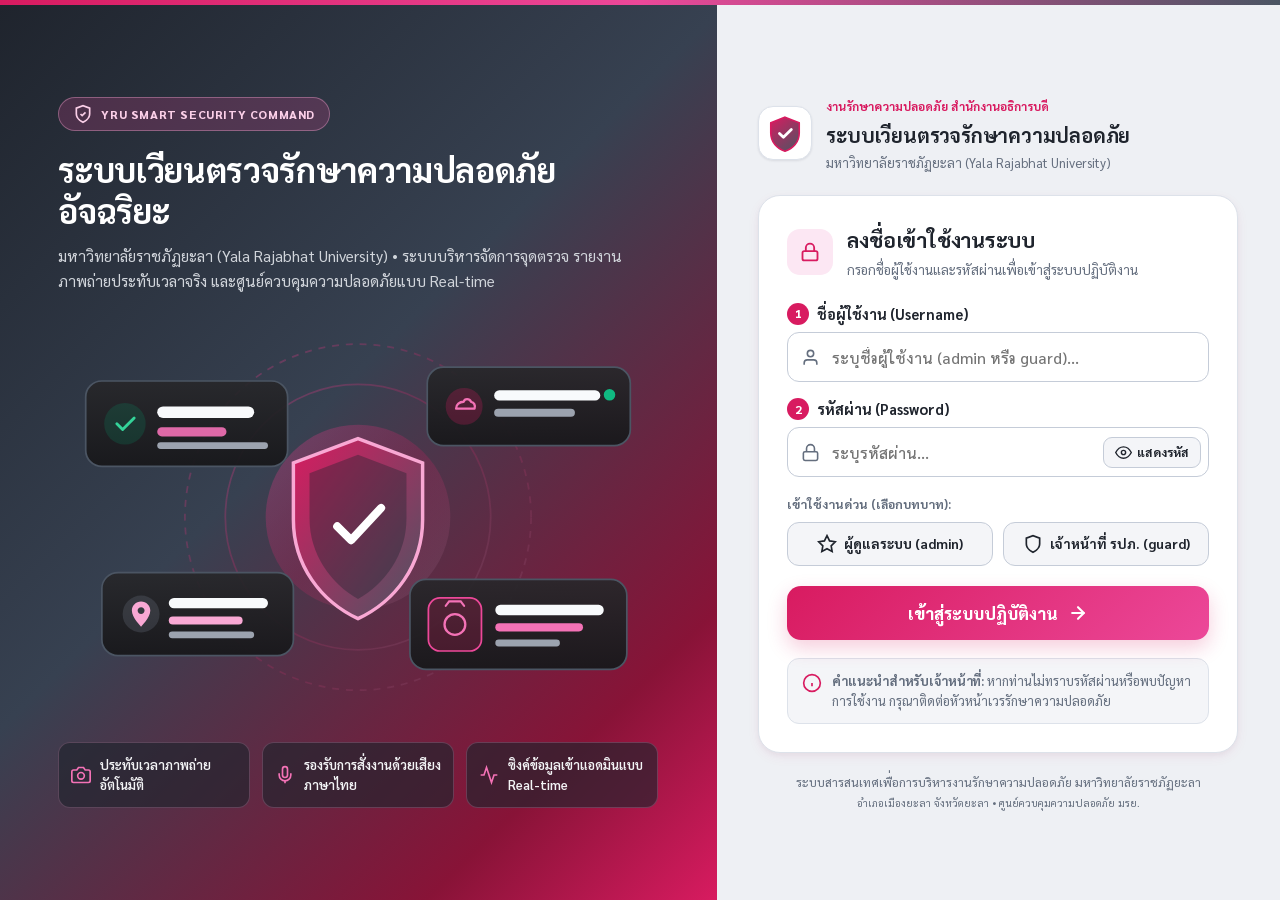
==== commit eb9853da: "style(theme): ปรับโทนสีเว็บไซต์เป็นสีชมพู-เทา ประจำมหาวิทยาลัยราชภัฏยะลา (YRU Pink & Gray)" ====
--- a/index.html
+++ b/index.html
@@ -11,7 +11,7 @@
   <link rel="stylesheet" href="https://fonts.googleapis.com/css2?family=Plus+Jakarta+Sans:wght@500;600;700;800&family=Sarabun:ital,wght@0,300;0,400;0,500;0,600;0,700;0,800;1,400;1,600&display=swap">
   
   <!-- CSS -->
-  <link rel="stylesheet" href="css/style.css?v=6.1">
+  <link rel="stylesheet" href="css/style.css?v=6.2">
   <!-- Auth Guard: บังคับให้เข้าสู่หน้า login.html ทุกครั้งที่มีการเปิดเข้าดูเว็บ -->
   <script>
     window.appLogout = function () {
@@ -51,8 +51,8 @@
           <svg viewBox="0 0 40 40" fill="none" class="brand-emblem-svg">
             <defs>
               <linearGradient id="hdrShieldGrad" x1="0" y1="0" x2="40" y2="40" gradientUnits="userSpaceOnUse">
-                <stop stop-color="#0D9488"/>
-                <stop offset="1" stop-color="#0284C7"/>
+                <stop stop-color="#D81B60"/>
+                <stop offset="1" stop-color="#4B5563"/>
               </linearGradient>
             </defs>
             <path d="M20 3L35 9V20C35 29.8 28.5 36.8 20 39.5C11.5 36.8 5 29.8 5 20V9L20 3Z" fill="url(#hdrShieldGrad)"/>
@@ -161,7 +161,7 @@
             <div class="banner-icon-modern" aria-hidden="true">
               <svg viewBox="0 0 64 64" fill="none" class="hero-illust-svg">
                 <circle cx="32" cy="32" r="28" fill="#FFFFFF" fill-opacity="0.12" stroke="#FFFFFF" stroke-opacity="0.25" stroke-width="1.5" stroke-dasharray="4 4"/>
-                <path d="M32 10L50 17V31C50 43.8 42.3 52.8 32 56C21.7 52.8 14 43.8 14 31V17L32 10Z" fill="#14B8A6" fill-opacity="0.28" stroke="#5EEAD4" stroke-width="2.5"/>
+                <path d="M32 10L50 17V31C50 43.8 42.3 52.8 32 56C21.7 52.8 14 43.8 14 31V17L32 10Z" fill="#EC4899" fill-opacity="0.28" stroke="#F9A8D4" stroke-width="2.5"/>
                 <path d="M24 32.5L29.5 38L41 26.5" stroke="#FFFFFF" stroke-width="4" stroke-linecap="round" stroke-linejoin="round"/>
               </svg>
             </div>
@@ -176,14 +176,14 @@
             <!-- ภาพประกอบกราฟิกด้านขวาของแบนเนอร์ -->
             <div class="banner-graphic-decor" aria-hidden="true">
               <svg viewBox="0 0 180 110" fill="none">
-                <circle cx="130" cy="55" r="46" stroke="#5EEAD4" stroke-opacity="0.22" stroke-width="1.5"/>
-                <circle cx="130" cy="55" r="30" stroke="#38BDF8" stroke-opacity="0.3" stroke-width="1.5" stroke-dasharray="4 4"/>
-                <rect x="18" y="24" width="90" height="62" rx="12" fill="#0F172A" fill-opacity="0.35" stroke="#5EEAD4" stroke-opacity="0.4" stroke-width="1.5"/>
-                <circle cx="44" cy="48" r="10" fill="#14B8A6" fill-opacity="0.35"/>
-                <path d="M40 48L43 51L49 45" stroke="#5EEAD4" stroke-width="2" stroke-linecap="round"/>
-                <rect x="60" y="42" width="36" height="6" rx="3" fill="#FFFFFF" fill-opacity="0.8"/>
-                <rect x="60" y="53" width="24" height="5" rx="2.5" fill="#5EEAD4" fill-opacity="0.7"/>
-                <rect x="34" y="68" width="60" height="5" rx="2.5" fill="#94A3B8" fill-opacity="0.45"/>
+                <circle cx="130" cy="55" r="46" stroke="#F9A8D4" stroke-opacity="0.25" stroke-width="1.5"/>
+                <circle cx="130" cy="55" r="30" stroke="#F472B6" stroke-opacity="0.35" stroke-width="1.5" stroke-dasharray="4 4"/>
+                <rect x="18" y="24" width="90" height="62" rx="12" fill="#1F242D" fill-opacity="0.4" stroke="#F9A8D4" stroke-opacity="0.45" stroke-width="1.5"/>
+                <circle cx="44" cy="48" r="10" fill="#EC4899" fill-opacity="0.38"/>
+                <path d="M40 48L43 51L49 45" stroke="#FBCFE8" stroke-width="2" stroke-linecap="round"/>
+                <rect x="60" y="42" width="36" height="6" rx="3" fill="#FFFFFF" fill-opacity="0.85"/>
+                <rect x="60" y="53" width="24" height="5" rx="2.5" fill="#F9A8D4" fill-opacity="0.8"/>
+                <rect x="34" y="68" width="60" height="5" rx="2.5" fill="#D1D5DB" fill-opacity="0.5"/>
               </svg>
             </div>
           </div>
@@ -599,10 +599,10 @@
         <div class="role-welcome-banner admin-banner">
           <div class="banner-icon" aria-hidden="true">
             <svg viewBox="0 0 64 64" fill="none" class="hero-illust-svg">
-              <rect x="8" y="12" width="48" height="36" rx="6" fill="#FFFFFF" fill-opacity="0.14" stroke="#5EEAD4" stroke-width="2.5"/>
+              <rect x="8" y="12" width="48" height="36" rx="6" fill="#FFFFFF" fill-opacity="0.14" stroke="#F9A8D4" stroke-width="2.5"/>
               <path d="M18 36L26 28L34 33L46 21" stroke="#FFFFFF" stroke-width="3.5" stroke-linecap="round" stroke-linejoin="round"/>
-              <circle cx="46" cy="21" r="3.5" fill="#5EEAD4"/>
-              <path d="M24 54H40M32 48V54" stroke="#5EEAD4" stroke-width="2.5" stroke-linecap="round"/>
+              <circle cx="46" cy="21" r="3.5" fill="#F9A8D4"/>
+              <path d="M24 54H40M32 48V54" stroke="#F9A8D4" stroke-width="2.5" stroke-linecap="round"/>
             </svg>
           </div>
           <div class="banner-info">
@@ -1220,8 +1220,8 @@
   </div>
 
   <!-- Scripts -->
-  <script src="js/data.js?v=6.1"></script>
-  <script src="js/db.js?v=6.1"></script>
-  <script src="js/app.js?v=6.1"></script>
+  <script src="js/data.js?v=6.2"></script>
+  <script src="js/db.js?v=6.2"></script>
+  <script src="js/app.js?v=6.2"></script>
 </body>
 </html>
--- a/css/style.css
+++ b/css/style.css
@@ -1,45 +1,46 @@
 /* ==========================================================================
-   YRU SMART SECURITY PATROL COMMAND SYSTEM — V5.0 DESIGN SYSTEM
-   Modern Tactical Teal, Royal Indigo & Crisp Slate Color Palette
+   YRU SMART SECURITY PATROL COMMAND SYSTEM — V6.2 DESIGN SYSTEM
+   Yala Rajabhat University Official Pink & Gray Color Palette (สีชมพู-เทา มรย.)
    Full-Wide PC/Tablet & Ergonomic Mobile Responsive Layout
    ========================================================================== */
 
 :root,
 [data-theme="light"] {
-  /* Core Surfaces & Canvas */
-  --bg: #F1F5F9;
-  --bg-pattern: radial-gradient(circle at 15% 15%, rgba(13, 148, 136, 0.06), transparent 38%),
-                radial-gradient(circle at 85% 80%, rgba(79, 70, 229, 0.05), transparent 40%);
+  /* Core Surfaces & Architectural Gray Canvas (สีเทาประจำมหาวิทยาลัย) */
+  --bg: #EEF0F4;
+  --bg-pattern: radial-gradient(circle at 15% 15%, rgba(216, 27, 96, 0.07), transparent 40%),
+                radial-gradient(circle at 85% 80%, rgba(71, 85, 105, 0.08), transparent 42%);
   --surface: #FFFFFF;
-  --surface-alt: #F8FAFC;
-  --surface-hover: #EEF2F6;
+  --surface-alt: #F4F5F8;
+  --surface-hover: #FDF2F7;
   --surface-elevated: #FFFFFF;
 
-  /* Typography Hierarchy */
-  --ink: #0F172A;
-  --ink-secondary: #334155;
-  --muted: #64748B;
-
-  /* Borders & Dividers */
-  --line: #E2E8F0;
-  --line-strong: #CBD5E1;
-
-  /* Brand & Accent Palette (Teal Emerald + Royal Indigo + Slate Command) */
-  --primary: #0D9488;
-  --primary-hover: #0F766E;
-  --primary-light: #CCFBF1;
-  --primary-glow: rgba(13, 148, 136, 0.2);
-
-  --navy: #0F766E;
-  --navy-dark: #0F172A;
-  --indigo: #4F46E5;
-  --indigo-hover: #4338CA;
-  --indigo-bg: #EEF2FF;
-
-  --accent: #0284C7;
-  --yru-pink: #4F46E5;
+  /* Typography Hierarchy (Deep Slate Gray) */
+  --ink: #1F242D;
+  --ink-secondary: #374151;
+  --muted: #646E7E;
+
+  /* Borders & Dividers (Cool Gray) */
+  --line: #DDE2EA;
+  --line-strong: #C5CCD8;
+
+  /* Brand & Accent Palette: YRU Pink & Gray (สีชมพู-เทา มรย.) */
+  --primary: #D81B60;
+  --primary-hover: #AD1457;
+  --primary-light: #FCE7F3;
+  --primary-soft: #FCE7F3;
+  --primary-glow: rgba(216, 27, 96, 0.22);
+
+  --navy: #374151;
+  --navy-dark: #1F242D;
+  --indigo: #4B5563;
+  --indigo-hover: #374151;
+  --indigo-bg: #E5E7EB;
+
+  --accent: #EC4899;
+  --yru-pink: #D81B60;
   --yru-gold: #D97706;
-  --yru-gray: #334155;
+  --yru-gray: #4B5563;
 
   /* Semantic Status Colors */
   --ok: #059669;
@@ -55,45 +56,47 @@
   --risk-border: #FDE68A;
 
   /* Elevation Shadows */
-  --shadow-sm: 0 1px 3px rgba(15, 23, 42, 0.05), 0 1px 2px rgba(15, 23, 42, 0.03);
-  --shadow-md: 0 4px 14px -2px rgba(15, 23, 42, 0.07), 0 2px 6px -1px rgba(15, 23, 42, 0.04);
-  --shadow-lg: 0 14px 30px -6px rgba(15, 23, 42, 0.12), 0 4px 12px -2px rgba(15, 23, 42, 0.06);
+  --shadow-sm: 0 1px 3px rgba(31, 36, 45, 0.06), 0 1px 2px rgba(31, 36, 45, 0.04);
+  --shadow-md: 0 4px 14px -2px rgba(216, 27, 96, 0.08), 0 2px 6px -1px rgba(31, 36, 45, 0.05);
+  --shadow-lg: 0 14px 30px -6px rgba(31, 36, 45, 0.14), 0 4px 12px -2px rgba(216, 27, 96, 0.08);
   --radius-sm: 10px;
   --radius-md: 16px;
   --radius-lg: 22px;
 }
 
 [data-theme="dark"] {
-  --bg: #090D16;
-  --bg-pattern: radial-gradient(circle at 15% 15%, rgba(20, 184, 166, 0.1), transparent 38%),
-                radial-gradient(circle at 85% 80%, rgba(99, 102, 241, 0.08), transparent 40%);
-  --surface: #111827;
-  --surface-alt: #1E293B;
-  --surface-hover: #263449;
-  --surface-elevated: #1E293B;
-
-  --ink: #F8FAFC;
-  --ink-secondary: #CBD5E1;
-  --muted: #94A3B8;
-
-  --line: #1E293B;
-  --line-strong: #334155;
-
-  --primary: #14B8A6;
-  --primary-hover: #0D9488;
-  --primary-light: rgba(20, 184, 166, 0.18);
-  --primary-glow: rgba(20, 184, 166, 0.28);
-
-  --navy: #14B8A6;
-  --navy-dark: #090D16;
-  --indigo: #6366F1;
-  --indigo-hover: #818CF8;
-  --indigo-bg: rgba(99, 102, 241, 0.16);
-
-  --accent: #38BDF8;
-  --yru-pink: #6366F1;
+  /* Dark Charcoal Gray & Luminous YRU Pink */
+  --bg: #121418;
+  --bg-pattern: radial-gradient(circle at 15% 15%, rgba(236, 72, 153, 0.12), transparent 40%),
+                radial-gradient(circle at 85% 80%, rgba(148, 163, 184, 0.08), transparent 42%);
+  --surface: #1B1E24;
+  --surface-alt: #252932;
+  --surface-hover: #2E2532;
+  --surface-elevated: #252932;
+
+  --ink: #F3F4F6;
+  --ink-secondary: #D1D5DB;
+  --muted: #9CA3AF;
+
+  --line: #2E333D;
+  --line-strong: #4B5563;
+
+  --primary: #F472B6;
+  --primary-hover: #EC4899;
+  --primary-light: rgba(244, 114, 182, 0.18);
+  --primary-soft: rgba(244, 114, 182, 0.18);
+  --primary-glow: rgba(244, 114, 182, 0.28);
+
+  --navy: #9CA3AF;
+  --navy-dark: #121418;
+  --indigo: #9CA3AF;
+  --indigo-hover: #D1D5DB;
+  --indigo-bg: rgba(156, 163, 175, 0.18);
+
+  --accent: #EC4899;
+  --yru-pink: #F472B6;
   --yru-gold: #F59E0B;
-  --yru-gray: #475569;
+  --yru-gray: #6B7280;
 
   --ok: #10B981;
   --ok-bg: rgba(16, 185, 129, 0.14);
@@ -107,9 +110,9 @@
   --risk-bg: rgba(245, 158, 11, 0.14);
   --risk-border: rgba(245, 158, 11, 0.35);
 
-  --shadow-sm: 0 2px 6px rgba(0, 0, 0, 0.3);
-  --shadow-md: 0 8px 20px rgba(0, 0, 0, 0.4);
-  --shadow-lg: 0 20px 40px rgba(0, 0, 0, 0.55);
+  --shadow-sm: 0 2px 6px rgba(0, 0, 0, 0.35);
+  --shadow-md: 0 8px 20px rgba(0, 0, 0, 0.45);
+  --shadow-lg: 0 20px 40px rgba(0, 0, 0, 0.6);
 }
 
 /* ==========================================================================
@@ -175,11 +178,11 @@
   vertical-align: middle;
 }
 
-/* Top Accent Ribbon */
+/* Top Accent Ribbon (YRU Pink & Gray) */
 .uni-top-ribbon {
   height: 5px;
   width: 100%;
-  background: linear-gradient(90deg, #0D9488 0%, #0284C7 50%, #4F46E5 100%);
+  background: linear-gradient(90deg, #D81B60 0%, #EC4899 50%, #4B5563 100%);
 }
 
 /* ==========================================================================
@@ -315,9 +318,9 @@
   display: inline-flex;
   align-items: center;
   gap: 8px;
-  background: var(--indigo-bg);
-  color: var(--indigo);
-  border: 1.5px solid rgba(79, 70, 229, 0.25);
+  background: var(--primary-light);
+  color: var(--primary);
+  border: 1.5px solid rgba(216, 27, 96, 0.28);
   padding: 9px 15px;
   border-radius: 12px;
   font-size: 14px;
@@ -328,10 +331,10 @@
 }
 
 .btn-switch-view:hover {
-  background: var(--indigo);
+  background: var(--primary);
   color: #FFFFFF;
   transform: translateY(-1px);
-  box-shadow: 0 4px 12px rgba(79, 70, 229, 0.25);
+  box-shadow: 0 4px 12px rgba(216, 27, 96, 0.28);
 }
 
 .user-pill {
@@ -428,7 +431,7 @@
 .guard-area-logs { grid-area: logs; }
 
 /* ==========================================================================
-   HERO WELCOME BANNERS (GUARD & ADMIN COMMAND)
+   HERO WELCOME BANNERS (GUARD & ADMIN COMMAND — YRU PINK & GRAY)
    ========================================================================== */
 .role-welcome-banner {
   position: relative;
@@ -439,13 +442,13 @@
   align-items: center;
   gap: 20px;
   color: #FFFFFF;
-  background: linear-gradient(135deg, #0F172A 0%, #134E4A 55%, #0F766E 100%);
+  background: linear-gradient(135deg, #27272A 0%, #3F3F46 42%, #AD1457 82%, #D81B60 100%);
   box-shadow: var(--shadow-md);
-  border: 1px solid rgba(94, 234, 212, 0.22);
+  border: 1px solid rgba(244, 114, 182, 0.3);
 }
 
 .admin-banner {
-  background: linear-gradient(135deg, #0F172A 0%, #1E1B4B 52%, #0F766E 100%);
+  background: linear-gradient(135deg, #1F242D 0%, #374151 48%, #9D174D 85%, #D81B60 100%);
   margin-bottom: 18px;
 }
 
@@ -454,8 +457,8 @@
   width: 68px;
   height: 68px;
   border-radius: 18px;
-  background: rgba(255, 255, 255, 0.1);
-  border: 1px solid rgba(255, 255, 255, 0.2);
+  background: rgba(255, 255, 255, 0.12);
+  border: 1px solid rgba(255, 255, 255, 0.25);
   display: flex;
   align-items: center;
   justify-content: center;
@@ -477,9 +480,9 @@
   display: inline-flex;
   align-items: center;
   gap: 8px;
-  background: rgba(20, 184, 166, 0.22);
-  border: 1px solid rgba(94, 234, 212, 0.35);
-  color: #5EEAD4;
+  background: rgba(236, 72, 153, 0.22);
+  border: 1px solid rgba(249, 168, 212, 0.42);
+  color: #FBCFE8;
   padding: 4px 12px;
   border-radius: 999px;
   font-size: 11.5px;
@@ -1683,7 +1686,7 @@
   gap: 5px;
   background: var(--primary-light);
   color: var(--primary);
-  border: 1px solid rgba(13, 148, 136, 0.3);
+  border: 1px solid rgba(216, 27, 96, 0.3);
   padding: 6px 12px;
   border-radius: 9px;
   font-size: 13px;
@@ -1890,7 +1893,7 @@
   display: none;
   position: relative;
   overflow: hidden;
-  background: linear-gradient(135deg, #090D16 0%, #0F172A 48%, #134E4A 100%);
+  background: linear-gradient(135deg, #1F242D 0%, #374151 45%, #881337 82%, #D81B60 100%);
   color: #F8FAFC;
   padding: 48px 56px;
   align-items: center;
@@ -1913,9 +1916,9 @@
   display: inline-flex;
   align-items: center;
   gap: 8px;
-  background: rgba(20, 184, 166, 0.16);
-  border: 1px solid rgba(94, 234, 212, 0.32);
-  color: #5EEAD4;
+  background: rgba(236, 72, 153, 0.2);
+  border: 1px solid rgba(249, 168, 212, 0.38);
+  color: #FBCFE8;
   padding: 6px 14px;
   border-radius: 999px;
   font-size: 12px;
@@ -1933,7 +1936,7 @@
 
 .login-hero-desc {
   font-size: 15.5px;
-  color: #94A3B8;
+  color: #D1D5DB;
   margin: 0 0 28px;
   line-height: 1.6;
 }
@@ -1956,8 +1959,8 @@
 }
 
 .login-feat-item {
-  background: rgba(30, 41, 59, 0.65);
-  border: 1px solid rgba(148, 163, 184, 0.18);
+  background: rgba(31, 36, 45, 0.65);
+  border: 1px solid rgba(249, 168, 212, 0.22);
   border-radius: 12px;
   padding: 12px;
   display: flex;
@@ -1965,11 +1968,11 @@
   gap: 9px;
   font-size: 13px;
   font-weight: 600;
-  color: #E2E8F0;
+  color: #F3F4F6;
 }
 
 .login-feat-item svg {
-  color: #2DD4BF;
+  color: #F472B6;
 }
 
 /* Login Form Right Column */
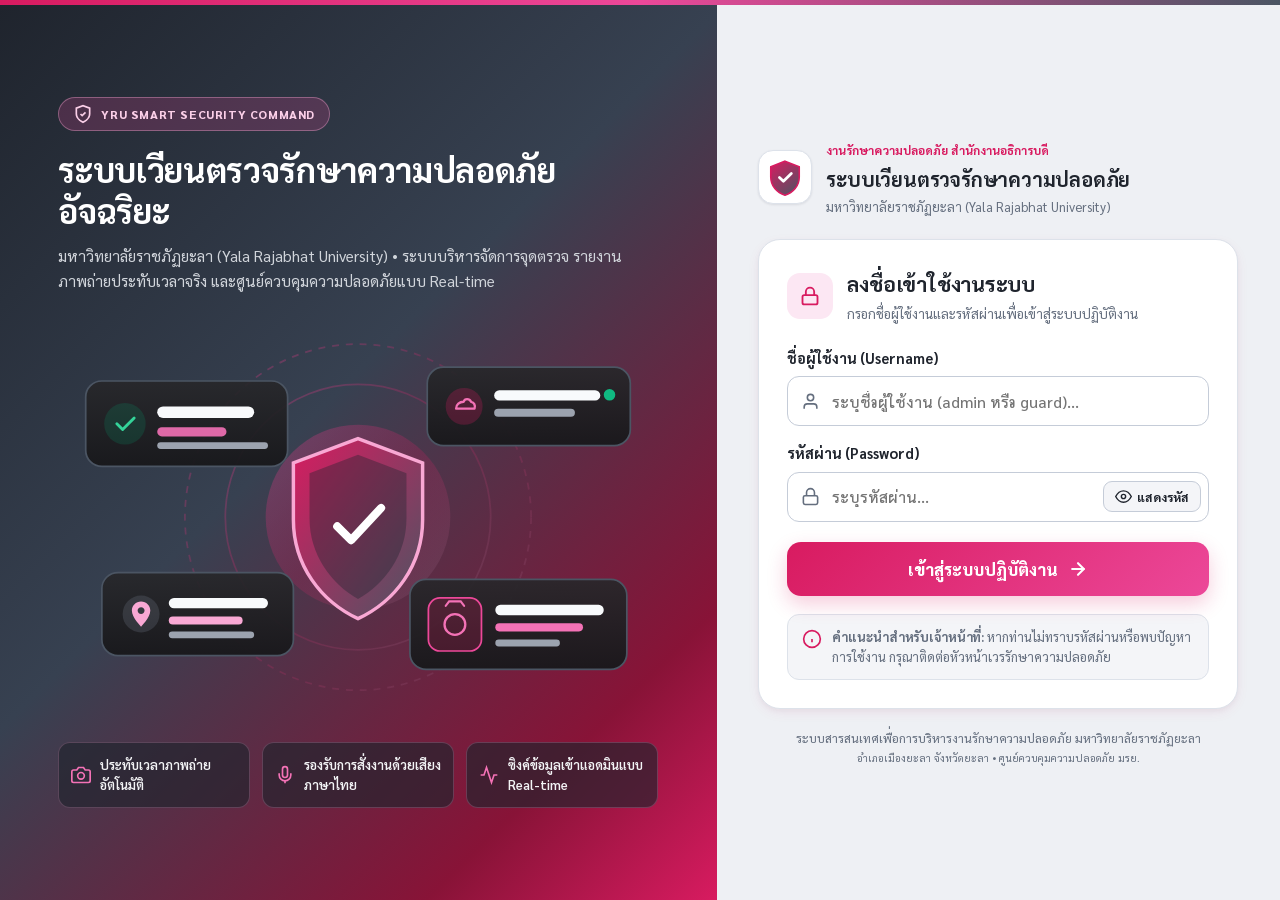
==== commit b8e2f1b9: "Fix Android camera button & enhance cross-device mobile compatibility" ====
--- a/index.html
+++ b/index.html
@@ -11,7 +11,7 @@
   <link rel="stylesheet" href="https://fonts.googleapis.com/css2?family=Plus+Jakarta+Sans:wght@500;600;700;800&family=Sarabun:ital,wght@0,300;0,400;0,500;0,600;0,700;0,800;1,400;1,600&display=swap">
   
   <!-- CSS -->
-  <link rel="stylesheet" href="css/style.css?v=6.2">
+  <link rel="stylesheet" href="css/style.css?v=6.3">
   <!-- Auth Guard: บังคับให้เข้าสู่หน้า login.html ทุกครั้งที่มีการเปิดเข้าดูเว็บ -->
   <script>
     window.appLogout = function () {
@@ -104,17 +104,6 @@
             window.__securityPatrolClockStarted = true;
           })();
         </script>
-
-        <!-- ปุ่มสลับมุมมองระหว่าง รปภ. กับ แอดมิน -->
-        <button type="button" class="btn-switch-view" id="quickSwitchViewBtn" title="สลับมุมมองระหว่าง รปภ. กับ แอดมิน">
-          <svg class="svg-icon" viewBox="0 0 24 24" fill="none" stroke="currentColor" stroke-width="2">
-            <rect x="3" y="3" width="7" height="7" rx="1"/>
-            <rect x="14" y="3" width="7" height="7" rx="1"/>
-            <rect x="14" y="14" width="7" height="7" rx="1"/>
-            <rect x="3" y="14" width="7" height="7" rx="1"/>
-          </svg>
-          <span>สลับดูหน้าแอดมิน</span>
-        </button>
 
         <!-- ปุ่มออกจากระบบ -->
         <div class="user-pill" id="userPill">
@@ -420,10 +409,16 @@
                   <span class="photo-req-badge photo-req-warn" id="photoCountBadge">ยังไม่ได้ถ่ายรูป (0/2 รูป)</span>
                 </div>
                 
-                <!-- กล้องถ่ายภาพหน้างาน -->
-                <input type="file" accept="image/jpeg,image/png,image/*" capture="environment" id="camPatrolInput" class="visually-hidden-file-input">
-                
-                <label for="camPatrolInput" class="photo-dropzone-btn" id="triggerCamBtn">
+                <!-- ปุ่มเปิดกล้องถ่ายภาพหน้างาน (รองรับทั้ง Android, iOS, แท็บเล็ต และ PC ทุกเบราว์เซอร์) -->
+                <div class="photo-dropzone-btn" id="triggerCamBtn" role="button" tabindex="0" aria-label="แตะที่นี่เพื่อเปิดกล้องถ่ายภาพหน้างาน">
+                  <input
+                    type="file"
+                    accept="image/*"
+                    capture="environment"
+                    id="camPatrolInput"
+                    class="overlay-file-input"
+                    aria-label="เปิดกล้องถ่ายภาพหน้างาน"
+                  >
                   <div class="photo-dropzone-icon" aria-hidden="true">
                     <!-- Custom Vector Camera & Timestamp Illustration -->
                     <svg viewBox="0 0 56 56" fill="none" class="cam-vector-svg">
@@ -437,7 +432,7 @@
                     <b id="camBtnMainText">แตะที่นี่เพื่อเปิดกล้องถ่ายภาพหน้างาน</b>
                     <small id="camBtnSubText">ถ่ายเสร็จจะดึงรูปเข้ามาใส่ทันทีพร้อมประทับเวลาอัตโนมัติ (บังคับถ่าย 2 รูปขึ้นไป)</small>
                   </div>
-                </label>
+                </div>
 
                 <!-- ช่องแสดงรูปภาพที่ถ่ายแล้ว ดึงเข้ามาแสดงทันทีทีละรูป -->
                 <div class="thumbs-modern" id="thumbPatrolContainer"></div>
@@ -638,12 +633,6 @@
               </svg>
               <span>ซิงค์ข้อมูลจากฐานข้อมูล / คลาวด์</span>
             </button>
-            <button type="button" class="btn ghost" id="adminGoToGuardBtn">
-              <svg class="svg-icon-sm" viewBox="0 0 24 24" fill="none" stroke="currentColor" stroke-width="2">
-                <path d="M12 22s8-4 8-10V5l-8-3-8 3v7c0 6 8 10 8 10z"/>
-              </svg>
-              <span>ไปหน้าบันทึก รปภ.</span>
-            </button>
           </div>
         </div>
 
@@ -1146,16 +1135,7 @@
       </div>
 
       <div style="display: flex; flex-direction: column; gap: 10px;">
-        <button type="button" class="btn btn-primary-teal" id="btnGoToAdminFromModal" style="min-height: 50px; font-size: 16px; font-weight: 700; border-radius: 12px; width: 100%; justify-content: center;">
-          <svg class="svg-icon" viewBox="0 0 24 24" fill="none" stroke="currentColor" stroke-width="2.2">
-            <rect x="3" y="3" width="7" height="7" rx="1"/>
-            <rect x="14" y="3" width="7" height="7" rx="1"/>
-            <rect x="14" y="14" width="7" height="7" rx="1"/>
-            <rect x="3" y="14" width="7" height="7" rx="1"/>
-          </svg>
-          <span>เปิดดูหน้าผู้ดูแลระบบทันที</span>
-        </button>
-        <button type="button" class="btn ghost" id="btnCloseSuccessModal" style="min-height: 46px; font-size: 15px; border-radius: 12px; width: 100%; justify-content: center;">
+        <button type="button" class="btn btn-primary-teal" id="btnCloseSuccessModal" style="min-height: 50px; font-size: 16px; font-weight: 700; border-radius: 12px; width: 100%; justify-content: center;">
           <svg class="svg-icon" viewBox="0 0 24 24" fill="none" stroke="currentColor" stroke-width="2.2">
             <line x1="12" y1="5" x2="12" y2="19"/>
             <line x1="5" y1="12" x2="19" y2="12"/>
@@ -1220,8 +1200,8 @@
   </div>
 
   <!-- Scripts -->
-  <script src="js/data.js?v=6.2"></script>
-  <script src="js/db.js?v=6.2"></script>
-  <script src="js/app.js?v=6.2"></script>
+  <script src="js/data.js?v=6.3"></script>
+  <script src="js/db.js?v=6.3"></script>
+  <script src="js/app.js?v=6.3"></script>
 </body>
 </html>
--- a/css/style.css
+++ b/css/style.css
@@ -886,6 +886,8 @@
 }
 
 .photo-dropzone-btn {
+  position: relative;
+  overflow: hidden;
   display: flex;
   align-items: center;
   gap: 18px;
@@ -896,17 +898,46 @@
   background: linear-gradient(135deg, var(--primary-light) 0%, var(--surface-alt) 100%);
   cursor: pointer;
   transition: all 0.2s ease;
-}
-
-.photo-dropzone-btn:hover {
+  touch-action: manipulation;
+  -webkit-tap-highlight-color: rgba(216, 27, 96, 0.14);
+  user-select: none;
+  -webkit-user-select: none;
+}
+
+.photo-dropzone-btn:hover,
+.photo-dropzone-btn:active,
+.photo-dropzone-btn:focus-within {
   border-color: var(--primary-hover);
   transform: translateY(-1px);
   box-shadow: var(--shadow-md);
 }
 
+.photo-dropzone-btn:active {
+  transform: scale(0.99);
+}
+
+.overlay-file-input {
+  position: absolute !important;
+  top: 0 !important;
+  left: 0 !important;
+  right: 0 !important;
+  bottom: 0 !important;
+  width: 100% !important;
+  height: 100% !important;
+  opacity: 0 !important;
+  cursor: pointer !important;
+  z-index: 10 !important;
+  font-size: 100px !important;
+  margin: 0 !important;
+  padding: 0 !important;
+  border: 0 !important;
+  touch-action: manipulation;
+}
+
 .photo-dropzone-icon {
   color: var(--primary);
   flex-shrink: 0;
+  pointer-events: none;
 }
 
 .cam-vector-svg {
@@ -918,6 +949,7 @@
   display: flex;
   flex-direction: column;
   gap: 3px;
+  pointer-events: none;
 }
 
 .photo-dropzone-text b {
@@ -2318,7 +2350,9 @@
   .photo-dropzone-btn {
     flex-direction: column;
     text-align: center;
-    padding: 18px 14px;
+    padding: 20px 14px;
+    min-height: 120px;
+    justify-content: center;
   }
 
   .admin-form-grid,
@@ -2326,4 +2360,70 @@
   .login-quick-roles {
     grid-template-columns: 1fr;
   }
-}
+
+  /* ป้องกัน iOS/Android ซูมหน้าจออัตโนมัติเมื่อแตะช่องกรอกข้อมูล */
+  input[type="text"],
+  input[type="password"],
+  input[type="date"],
+  input[type="search"],
+  select,
+  textarea {
+    font-size: 16px !important;
+  }
+
+  .table-wrap {
+    -webkit-overflow-scrolling: touch;
+  }
+
+  .btn,
+  .btn-submit-hero,
+  .btn-sos-hero,
+  .shift-btn {
+    touch-action: manipulation;
+  }
+}
+
+@media (max-width: 480px) {
+  .wrap,
+  body.wide .wrap {
+    padding: 10px 10px 32px;
+  }
+
+  .card {
+    padding: 15px 12px;
+    border-radius: 16px;
+  }
+
+  .photo-header-row {
+    flex-direction: column;
+    align-items: flex-start;
+    gap: 8px;
+  }
+
+  .photo-req-badge {
+    width: 100%;
+    justify-content: center;
+  }
+
+  .photo-dropzone-text b {
+    font-size: 15.5px;
+    line-height: 1.35;
+  }
+
+  .photo-dropzone-text small {
+    font-size: 12.5px;
+    line-height: 1.4;
+  }
+
+  .thumbs-modern,
+  .thumbs {
+    grid-template-columns: repeat(2, minmax(0, 1fr));
+    gap: 10px;
+  }
+
+  .btn-submit-hero,
+  .btn-sos-hero {
+    padding: 15px 14px;
+    font-size: 16px;
+  }
+}
